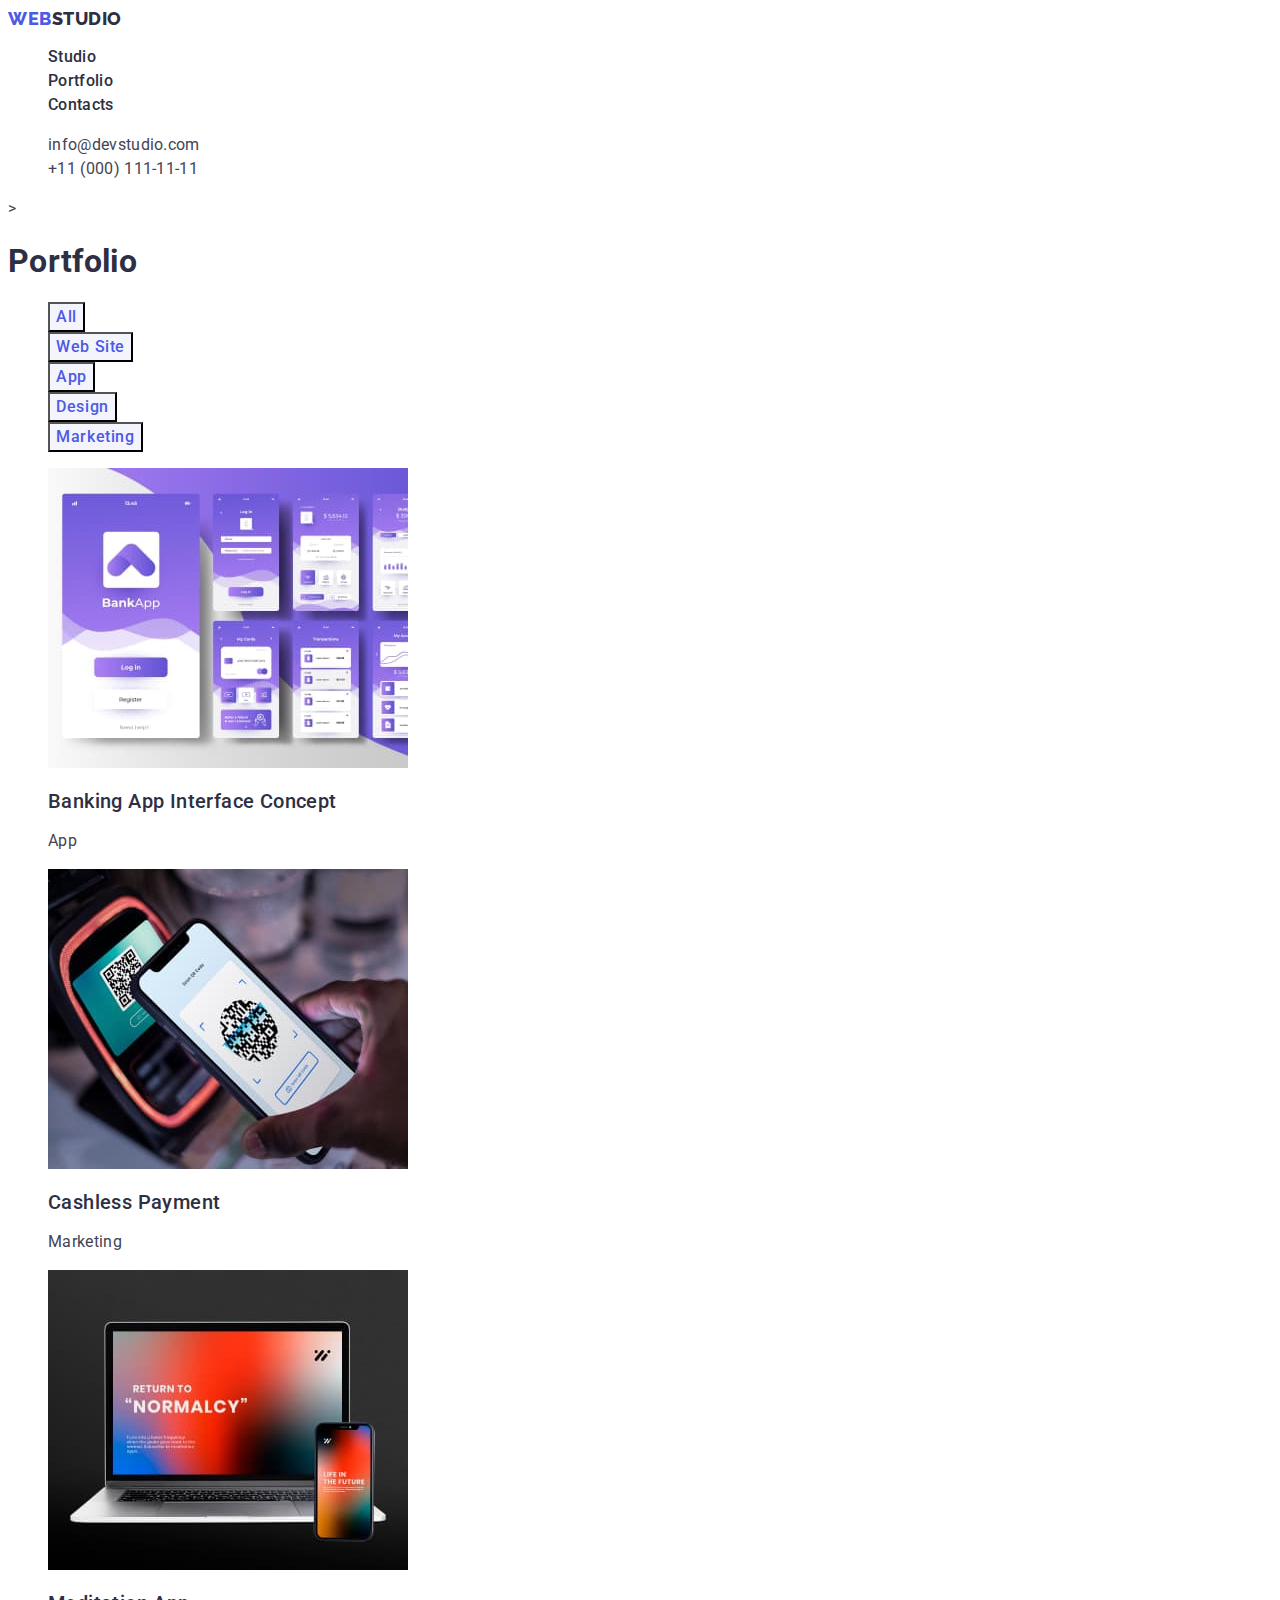
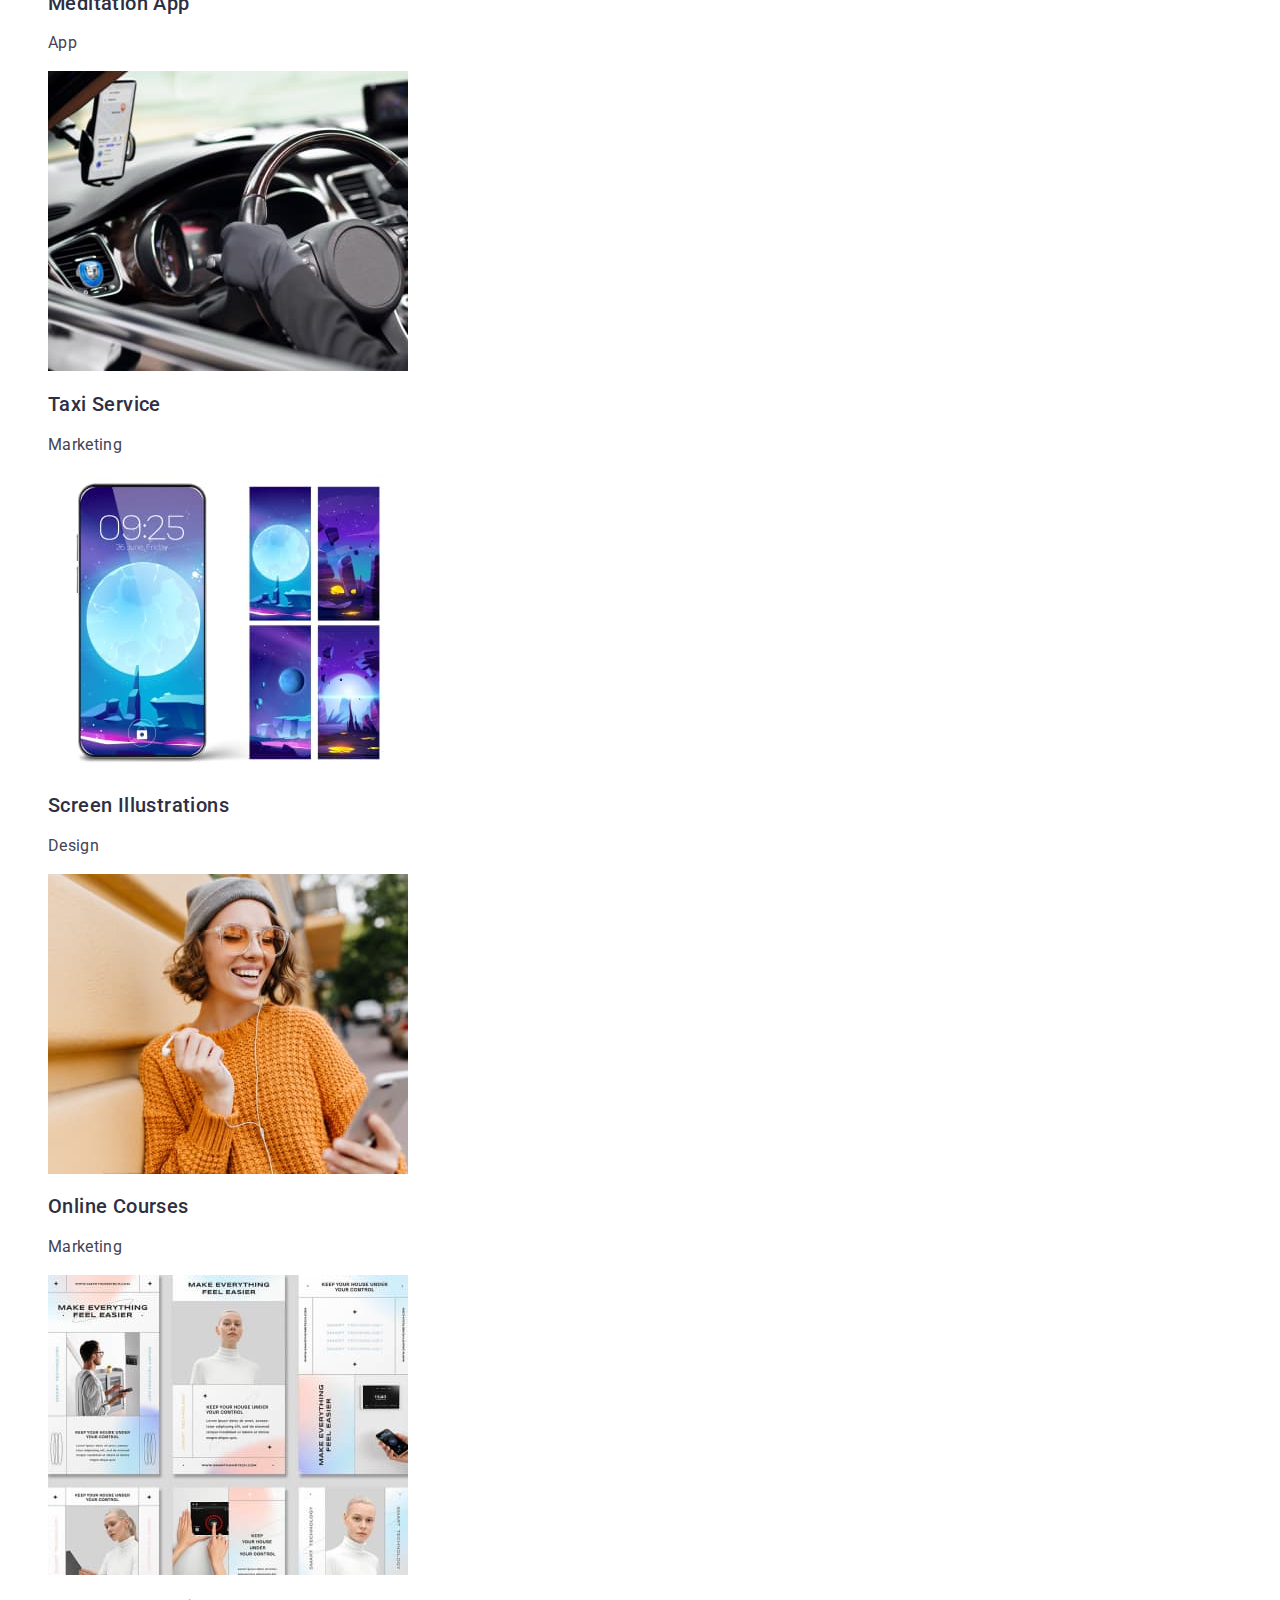
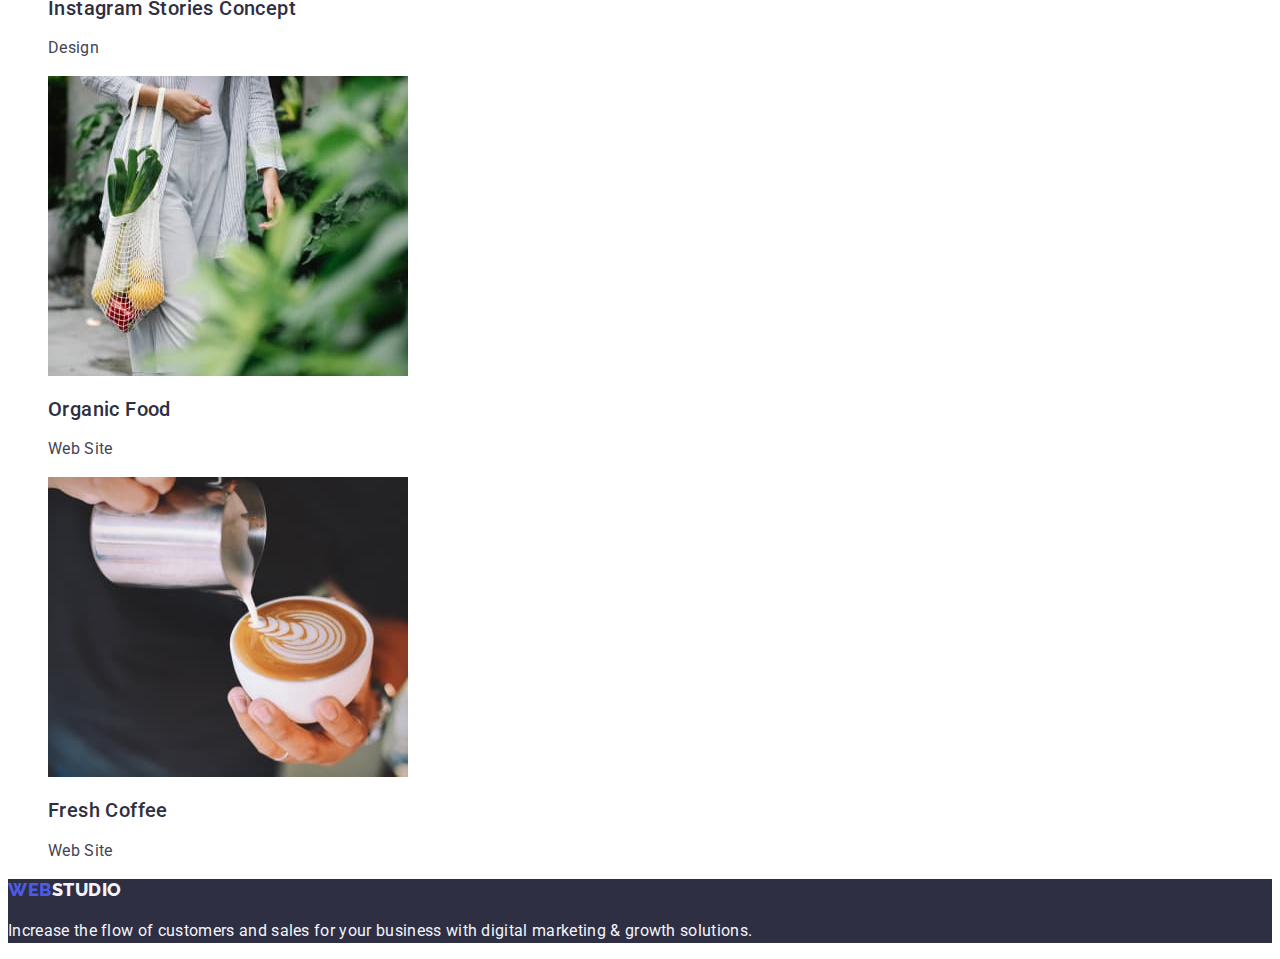
==== portfolio.html @ 9632648a "Initial commit" ====
<!DOCTYPE html>
<html lang="en">

<head>
    <title>Portfolio</title>
    <meta charset="utf-8" />
    <meta name="webstudio" content="Effective Solutions
for Your Business" />
    <link rel="stylesheet" href="./css/styles.css" />
    <!--Font Raleway-->
       <link rel="preconnect" href="https://fonts.googleapis.com">
       <link rel="preconnect" href="https://fonts.gstatic.com" crossorigin>
       <link href="https://fonts.googleapis.com/css2?family=Montserrat:wght@400;700&family=Raleway:wght@800&display=swap"
         rel="stylesheet">
    <!--Font Roboto-->
       <link rel="preconnect" href="https://fonts.googleapis.com">
       <link rel="preconnect" href="https://fonts.gstatic.com" crossorigin>
       <link
         href="https://fonts.googleapis.com/css2?family=Montserrat:wght@400;700&family=Raleway:wght@800&family=Roboto:wght@400;500;700;900&display=swap"
         rel="stylesheet">
</head>

<body>

    <!--Header-->
    <header class="header">
        <!--Nav-->
        <nav class="header-nav">
            <a class="logo-link link" href="./index.html">Web<span
                    class="logo-navy">Studio</span></a>
            <ul class="header-list list">
                <li>
                    <a class="header-link link" href="./index.html">Studio</a>
                </li>
                <li>
                    <a class="header-link link" href="./portfolio.html">Portfolio</a>
                </li>
                <li>
                    <a class="header-link link" href="">Contacts</a>
                </li>
            </ul>
        </nav>
        <!--Address-->
        <address class="address">
            <ul class="address-list list">
                <li>
                    <a class="address-link link" href="mailto:info@devstudio.com">info@devstudio.com</a>
                </li>
                <li>
                    <a class="address-link link" href="tel:+110001111111">+11 (000) 111-11-11</a>
                </li>
            </ul>>
        </address>
    </header>

    <!--Main part-->
    <main class="main-portfolio">
        <section>
            <h1 class="portfolio-title">Portfolio</h1>
        <!--Buttons-->
        <ul class="button-list list">
            <li>
                <button class="button" type="button">All</button>
            </li>
            <li>
                <button class="button" type="button">Web Site</button>
            </li>
            <li>
                <button class="button" type="button">App</button>
            </li>
            <li>
                <button class="button" type="button">Design</button>
            </li>
            <li>
                <button class="button" type="button">Marketing</button>
            </li>
        </ul>

        <!--List projects-->
        <ul class="list-all list">
                    <li class="list-projects">
                        <a class="link" href="">
                            <img src="./images/banking_app.jpg" alt="Banking app concept" width="360">
                            <h2 class="list-all-title">Banking App Interface Concept</h2>
                            <p class="text-portfolio">App</p>
                        </a>
                    </li>
                    <li class="list-projects">
                        <a class="link" href="">
                            <img src="./images/cashless.jpg" alt="Cashless Payment" width="360">
                            <h2 class="list-all-title">Cashless Payment</h2>
                            <p class="text-portfolio">Marketing</p>
                        </a>
                    </li>
                    <li class="list-projects">
                        <a class="link" href="">
                            <img src="./images/meditation.jpg" alt="Meditation App desktop" width="360">
                            <h2 class="list-all-title">Meditation App</h2>
                            <p class="text-portfolio">App</p>
                        </a>
                    </li>
                    <li class="list-projects">
                        <a class="link" href="">
                            <img src="./images/taxi.jpg" alt="Taxi Service" width="360">
                            <h2 class="list-all-title">Taxi Service</h2>
                            <p class="text-portfolio">Marketing</p>
                        </a>
                    </li>
                    <li class="list-projects">
                        <a class="link" href="">
                            <img src="./images/screen.jpg" alt="Screen Illustration" width="360">
                            <h2 class="list-all-title">Screen Illustrations</h2>
                            <p class="text-portfolio">Design</p>
                        </a>
                    </li>
                    <li class="list-projects">
                        <a class="link" href="">
                            <img src="./images/online.jpg" alt="Online Courses" width="360">
                            <h2 class="list-all-title">Online Courses</h2>
                            <p class="text-portfolio">Marketing</p>
                        </a>
                    </li> 
                    <li class="list-projects">
                        <a class="link" href="">
                            <img src="./images/instagram.jpg" alt="Instagram" width="360">
                            <h2 class="list-all-title">Instagram Stories Concept</h2>
                            <p class="text-portfolio">Design</p>
                        </a>
                    </li>
                    <li class="list-projects">
                        <a class="link" href="">
                            <img src="./images/organic.jpg" alt="Organic food" width="360">
                            <h2 class="list-all-title">Organic Food</h2>
                            <p class="text-portfolio">Web Site</p>
                        </a>
                    </li>
                    <li class="list-projects">
                        <a class="link" href="">
                            <img src="./images/coffe.jpg" alt="Coffee" width="360">
                            <h2 class="list-all-title">Fresh Coffee</h2>
                            <p class="text-portfolio">Web Site</p>
                        </a>
                    </li>
       </ul>
    </section>

    </main>

    <!--Footer-->
    <footer class="footer">
        <a class="logo-link link" href="./index.html">Web<span
                class="logo-white">Studio</span></a>
        <p class="text-footer">Increase the flow of customers and sales for your business with digital marketing & growth solutions.</p>
    </footer>


</body>
</html>
---- css/styles.css ----
:root {
    --iris: #4D5AE5;
    --ocean: #404BBF;
    --navy-blue: #2E2F42;
    --green: #31D0AA;
    --slate: #434455;
    --light-slate: #8E8F99;
    --cornflower: #E7E9FC;
    --cloud: #F4F4FD;
    --navy-blue-modal: #2E2F42;
    --grey: #2E2F42;
    --white: #FFFFFF;
    --dairy: #FCFCFC;
}

body{
    font-family: "Roboto", sans-serif;
    font-size: 16px;
    color: var(--slate);
    background-color: var(--white);
    letter-spacing: 0.02em
}
section{
    color: var(--navy-blue);
}

/* HEADER */
.header {
    background-color: var(--white);
    color: var(--navy-blue);
}

.header-nav {
    font-weight: 500;
}
.link{
    text-decoration: none
}

.logo-link {
    font-size: 18px;
    font-family: 'Raleway', sans-serif;
    font-weight: 800;
    line-height: 1.17;
    letter-spacing: 0.03em;
    color: var(--iris);
    text-transform: uppercase;
}

.logo-navy{
    color: var(--navy-blue);
}

.list{
    list-style: none;
}

.header-list {
    
}

.header-link {
    color: var(--navy-blue);
    font-weight: 500;
    font-size: 16px;
    line-height: 1.5;
    letter-spacing: 0.02em;
}

.header-link:hover{
    color: var(--ocean);
}

.header-link:focus{
    color: var(--ocean);
}

.address {
    font-weight: 400;
    line-height: 1.5;
    color: var(--slate);
    font-style: normal;
}

.address-list {
    list-style-type: none;
    color: var(--slate);
    letter-spacing: 0.02em;
}

.address-link {
    text-decoration: none;
    color: var(--slate);
}

.address-link:hover{
    color: var(--ocean);
}

.address-link:focus {
    color: var(--ocean);
}

/*MAIN PART*/

/*SECTION HERO*/

.section-hero{
    background-color: var(--navy-blue);
    color: var(--white);
}

.hero-title {
    font-size: 56px;
    line-height: 1.07;
    font-weight: 700;
    text-align: center;
    letter-spacing: 0.02em;
}

.hero-button {
    font-family: "Roboto", sans-serif;
    font-weight: 500;
    font-size: 16px;
    line-height: 1.5;
    letter-spacing: 0.04em;
    color: var(--white);
    cursor: pointer;
    background-color: var(--iris);
}

.hero-button:hover {
    background-color: var(--ocean);
}

.hero-button:focus {
    background-color: var(--ocean);
}

/*SECTION BENEFITS*/

.section-benefits{}

.benefits-title {
    letter-spacing: 0.02em
}

.benefits-list {
    list-style-type: none;
    color: var(--slate);
    font-weight: 400;
    font-size: 16px;
    line-height: 1.5;
}

.benefits-title-list {
    color: var(--navy-blue);
    font-weight: 500;
    font-size: 20px;
    line-height: 1.2;
    letter-spacing: 0.02em;
}

.text-benefits{
    letter-spacing: 0.02em;
}

/*SECTION WHAT WE ARE DOING*/

.section-doing{}

.doing-title {
    font-weight: 700;
    font-size: 36px;
    line-height: 1.11;
    color: var(--navy-blue);
    letter-spacing: 0.02em;
    text-transform: capitalize;
    text-align: center;
}

.doing-list {
    list-style-type: none;
}

/*OUR TEAM*/

.section-team{
    background-color: var(--cloud);
    color: var(--slate);
}

.team-title{
    color: var(--navy-blue);
    font-weight: 700;
    font-size: 36px;
    line-height: 1.11;
    text-align: center;
    letter-spacing: 0.02em;
    text-transform: capitalize;
}

.team-list{
    list-style-type: none;
}

.team-block-list{
    background-color: var(--white);
    text-transform: capitalize;
    
}

.team-list-title {
    font-weight: 500;
    font-size: 20px;
    line-height: 1.2;
    letter-spacing: 0.02em;
    color: var(--navy-blue);
}

.text-team{
    font-size: 16px;
    letter-spacing: 0.02em;
    line-height: 1.5;
    color: var(--slate);
}

/*FOOTER*/

.footer{
    background-color: var(--navy-blue);
    color: var(--cloud);
    font-weight: 400;
    font-size: 16px;
    line-height: 1.5;
    
}

.logo-white{
    color: var(--cloud);
}

.text-footer{
    letter-spacing: 0.02em;
}

/*PORTFOLIO*/

.main-portfolio{
    color: var(--slate);
}

.button-list{
    list-style-type: none;
    
}

.button{
    font-family: "Roboto", sans-serif;
    font-weight: 500;
    font-size: 16px;
    line-height: 1.5;
    letter-spacing: 0.04em;
    color: var(--iris);
    background-color: var(--cloud);
    cursor: pointer;
}

.button:hover {
    background-color: var(--ocean);
    color: var(--white);
}

.button:focus {
    background-color: var(--ocean);
    color: var(--white);
}

.list-all{
    list-style-type: none;
}
.list-all-title {
    font-weight: 500;
    font-size: 20px;
    line-height: 1.2;
    letter-spacing: 0.02em;
    color: var(--navy-blue);
}

.text-portfolio{
    font-size: 16px;
    line-height: 1.5;
    letter-spacing: 0.02em;
    color: var(--slate);
}

.list-stroke{
    list-style-type: none;
}
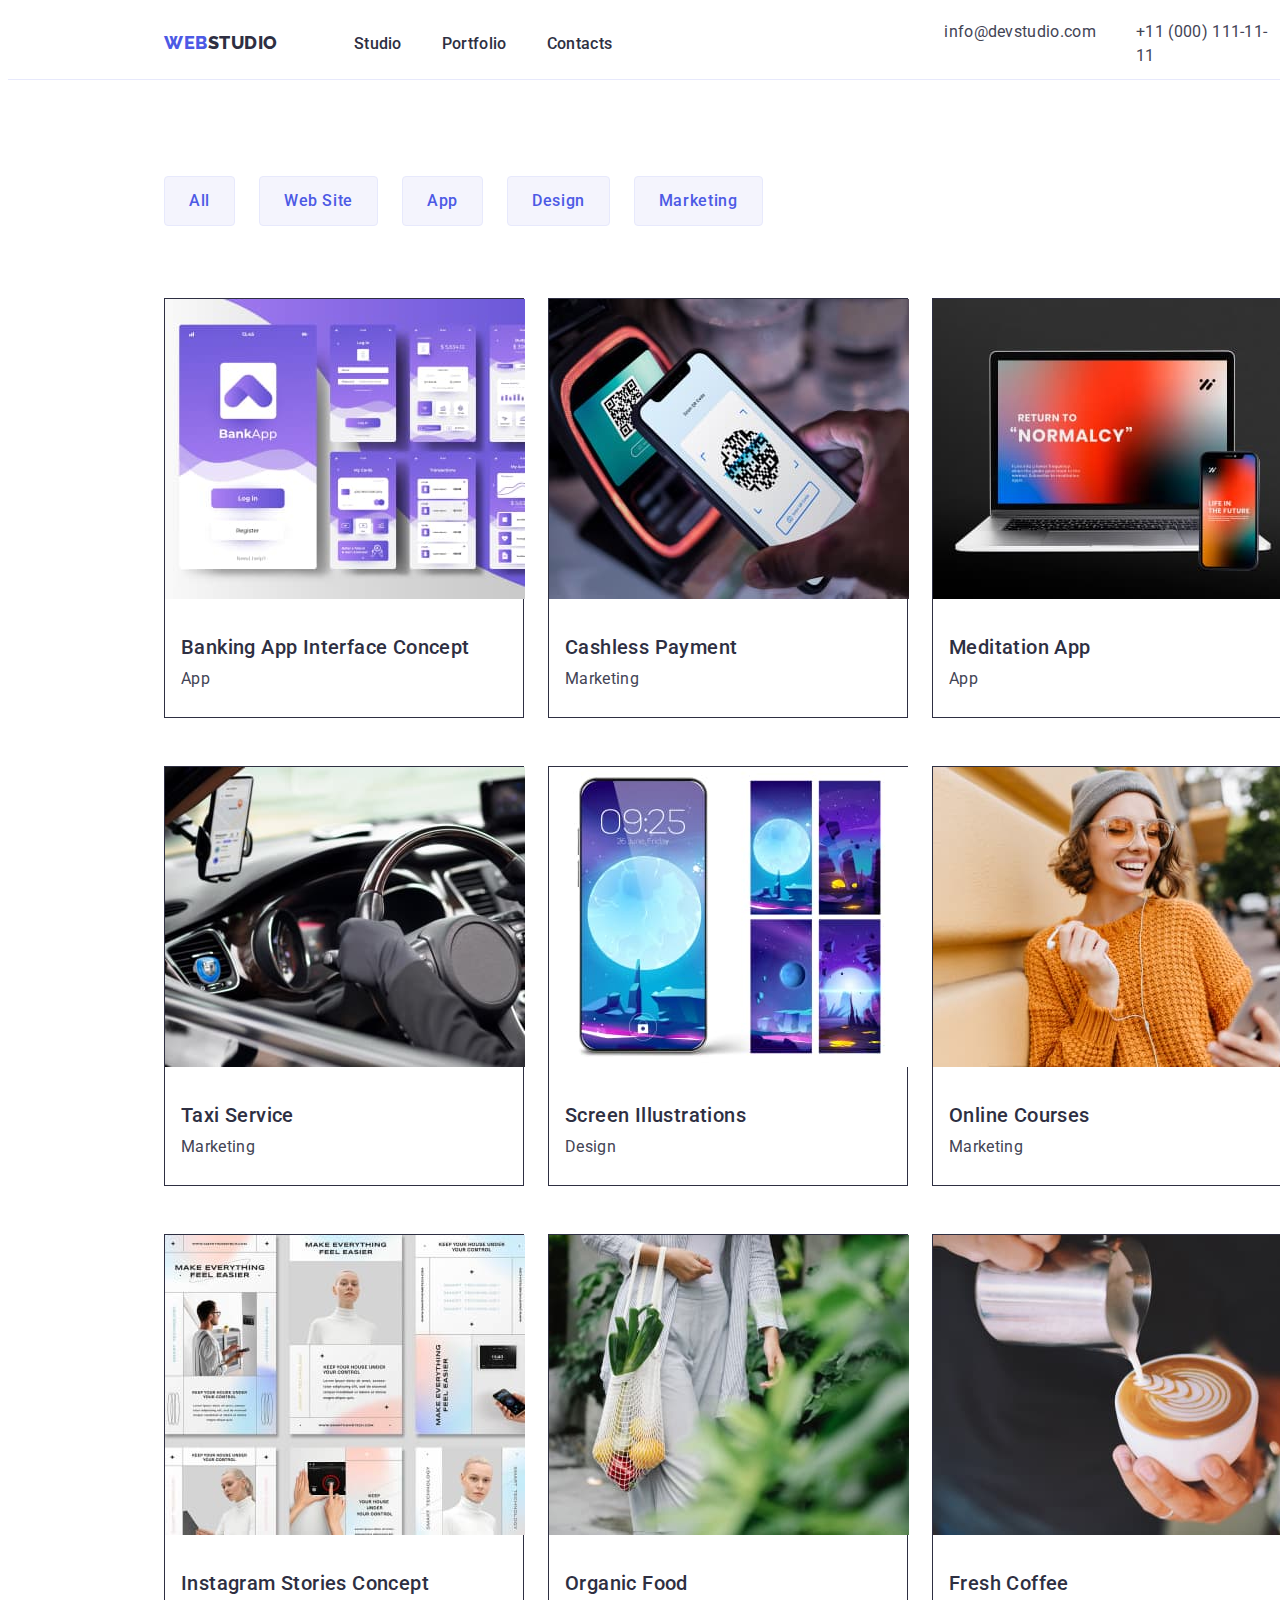
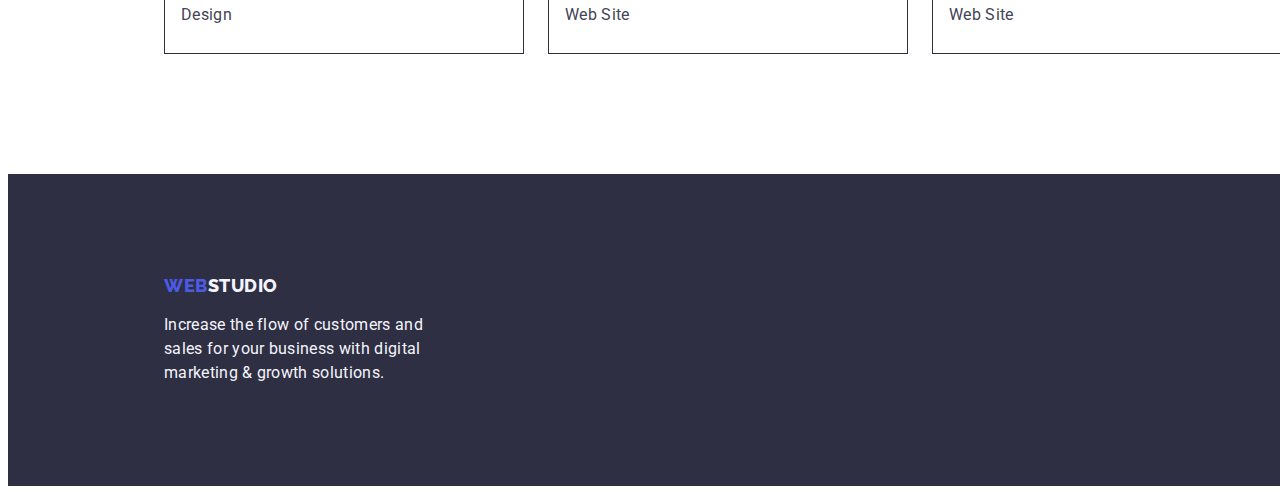
==== commit 4b2cd513: "hm3 v1" ====
--- a/portfolio.html
+++ b/portfolio.html
@@ -7,6 +7,7 @@
     <meta name="webstudio" content="Effective Solutions
 for Your Business" />
     <link rel="stylesheet" href="./css/styles.css" />
+    <link rel="stylesheet" href="./css/modern-normalize" />
     <!--Font Raleway-->
        <link rel="preconnect" href="https://fonts.googleapis.com">
        <link rel="preconnect" href="https://fonts.gstatic.com" crossorigin>
@@ -23,7 +24,7 @@
 <body>
 
     <!--Header-->
-    <header class="header">
+    <header class="header conteiner">
         <!--Nav-->
         <nav class="header-nav">
             <a class="logo-link link" href="./index.html">Web<span
@@ -54,7 +55,7 @@
     </header>
 
     <!--Main part-->
-    <main class="main-portfolio">
+    <main class="main-portfolio conteiner">
         <section>
             <h1 class="portfolio-title">Portfolio</h1>
         <!--Buttons-->
@@ -81,64 +82,82 @@
                     <li class="list-projects">
                         <a class="link" href="">
                             <img src="./images/banking_app.jpg" alt="Banking app concept" width="360">
-                            <h2 class="list-all-title">Banking App Interface Concept</h2>
-                            <p class="text-portfolio">App</p>
+                            <div class="project-about">
+                                <h2 class="list-all-title">Banking App Interface Concept</h2>
+                                <p class="text-portfolio">App</p>
+                            </div>
                         </a>
                     </li>
                     <li class="list-projects">
                         <a class="link" href="">
                             <img src="./images/cashless.jpg" alt="Cashless Payment" width="360">
-                            <h2 class="list-all-title">Cashless Payment</h2>
-                            <p class="text-portfolio">Marketing</p>
+                            <div class="project-about">
+                                <h2 class="list-all-title">Cashless Payment</h2>
+                                <p class="text-portfolio">Marketing</p>
+                            </div>
                         </a>
                     </li>
                     <li class="list-projects">
                         <a class="link" href="">
                             <img src="./images/meditation.jpg" alt="Meditation App desktop" width="360">
-                            <h2 class="list-all-title">Meditation App</h2>
-                            <p class="text-portfolio">App</p>
+                            <div class="project-about">
+                                <h2 class="list-all-title">Meditation App</h2>
+                                <p class="text-portfolio">App</p>
+                            </div>
                         </a>
                     </li>
                     <li class="list-projects">
                         <a class="link" href="">
                             <img src="./images/taxi.jpg" alt="Taxi Service" width="360">
-                            <h2 class="list-all-title">Taxi Service</h2>
-                            <p class="text-portfolio">Marketing</p>
+                            <div class="project-about">
+                                <h2 class="list-all-title">Taxi Service</h2>
+                                <p class="text-portfolio">Marketing</p>
+                            </div>
                         </a>
                     </li>
                     <li class="list-projects">
                         <a class="link" href="">
                             <img src="./images/screen.jpg" alt="Screen Illustration" width="360">
-                            <h2 class="list-all-title">Screen Illustrations</h2>
-                            <p class="text-portfolio">Design</p>
+                            <div class="project-about">
+                                <h2 class="list-all-title">Screen Illustrations</h2>
+                                <p class="text-portfolio">Design</p>
+                            </div>
                         </a>
                     </li>
                     <li class="list-projects">
                         <a class="link" href="">
                             <img src="./images/online.jpg" alt="Online Courses" width="360">
-                            <h2 class="list-all-title">Online Courses</h2>
-                            <p class="text-portfolio">Marketing</p>
+                            <div class="project-about">
+                                <h2 class="list-all-title">Online Courses</h2>
+                                <p class="text-portfolio">Marketing</p>
+                            </div>
                         </a>
                     </li> 
                     <li class="list-projects">
                         <a class="link" href="">
                             <img src="./images/instagram.jpg" alt="Instagram" width="360">
-                            <h2 class="list-all-title">Instagram Stories Concept</h2>
-                            <p class="text-portfolio">Design</p>
+                            <div class="project-about">
+                                <h2 class="list-all-title">Instagram Stories Concept</h2>
+                                <p class="text-portfolio">Design</p>
+                            </div>
                         </a>
                     </li>
                     <li class="list-projects">
                         <a class="link" href="">
                             <img src="./images/organic.jpg" alt="Organic food" width="360">
-                            <h2 class="list-all-title">Organic Food</h2>
-                            <p class="text-portfolio">Web Site</p>
+                            <div class="project-about">
+                                <h2 class="list-all-title">Organic Food</h2>
+                                <p class="text-portfolio">Web Site</p>
+                            </div>
                         </a>
                     </li>
                     <li class="list-projects">
                         <a class="link" href="">
                             <img src="./images/coffe.jpg" alt="Coffee" width="360">
-                            <h2 class="list-all-title">Fresh Coffee</h2>
-                            <p class="text-portfolio">Web Site</p>
+                            <div class="project-about">
+                                <h2 class="list-all-title">Fresh Coffee</h2>
+                                <p class="text-portfolio">Web Site</p>
+                            </div>
                         </a>
                     </li>
        </ul>
@@ -147,7 +166,7 @@
     </main>
 
     <!--Footer-->
-    <footer class="footer">
+    <footer class="footer conteiner">
         <a class="logo-link link" href="./index.html">Web<span
                 class="logo-white">Studio</span></a>
         <p class="text-footer">Increase the flow of customers and sales for your business with digital marketing & growth solutions.</p>
--- a/css/styles.css
+++ b/css/styles.css
@@ -1,3 +1,9 @@
+*,
+*::before,
+*::after {
+    box-sizing: border-box;
+}
+
 :root {
     --iris: #4D5AE5;
     --ocean: #404BBF;
@@ -13,29 +19,67 @@
     --dairy: #FCFCFC;
 }
 
+h1, h2, h3, h4, h5, h6, p {
+    margin-top: 0;
+    margin-bottom: 0;
+}
+
+ul, ol {
+    margin-top: 0;
+    margin-bottom: 0;
+    padding-left: 0;
+}
+
 body{
     font-family: "Roboto", sans-serif;
     font-size: 16px;
     color: var(--slate);
     background-color: var(--white);
-    letter-spacing: 0.02em
-}
+    letter-spacing: 0.02em;
+    width: 1440px;
+    height: 2076px;
+}
+
+.conteiner {
+    padding: 0 156px;
+
+}
+
 section{
     color: var(--navy-blue);
+}
+
+.link {
+    text-decoration: none
+}
+
+.list {
+    list-style: none;
 }
 
 /* HEADER */
 .header {
     background-color: var(--white);
     color: var(--navy-blue);
+    display: inline-flex;
+    align-items: center;
+    justify-content: flex-start;
+    gap: 332px;
+    width: 1440px;
+    height: 72px;
+    border-bottom: 1px solid var(--cornflower);
+    padding: 0 156px;
 }
 
 .header-nav {
     font-weight: 500;
-}
-.link{
-    text-decoration: none
-}
+    display: inline-flex;
+    gap: 76px;
+
+
+}
+
+/*LOGO only*/
 
 .logo-link {
     font-size: 18px;
@@ -51,12 +95,13 @@
     color: var(--navy-blue);
 }
 
-.list{
-    list-style: none;
-}
+/*HEADER LIST WITH LINK*/
 
 .header-list {
-    
+    display: inline-flex;
+    align-items: flex-start;
+    gap: 40px;
+    flex-grow: 1;
 }
 
 .header-link {
@@ -75,7 +120,12 @@
     color: var(--ocean);
 }
 
+/*HEADER ADDRESS start*/
+
 .address {
+    display: inline-flex;
+    align-items: center;
+    justify-content: flex-start;
     font-weight: 400;
     line-height: 1.5;
     color: var(--slate);
@@ -83,6 +133,8 @@
 }
 
 .address-list {
+    display: inline-flex;
+    gap: 40px;
     list-style-type: none;
     color: var(--slate);
     letter-spacing: 0.02em;
@@ -106,6 +158,16 @@
 /*SECTION HERO*/
 
 .section-hero{
+    display: flex;
+    flex-direction: column;
+    align-items: center;
+    justify-content: center;
+    gap: 48px;
+
+
+    width: 1440px;
+    height: 600px;
+    flex-shrink: 0;
     background-color: var(--navy-blue);
     color: var(--white);
 }
@@ -116,6 +178,10 @@
     font-weight: 700;
     text-align: center;
     letter-spacing: 0.02em;
+
+    display: flex;
+    width: 496px;
+    flex-direction: column;
 }
 
 .hero-button {
@@ -127,6 +193,11 @@
     color: var(--white);
     cursor: pointer;
     background-color: var(--iris);
+
+    display: inline-flex;
+    padding: 16px 32px;
+    gap: 10px;
+    border-radius: 4px;
 }
 
 .hero-button:hover {
@@ -139,10 +210,14 @@
 
 /*SECTION BENEFITS*/
 
-.section-benefits{}
+.section-benefits{
+    margin: 120px auto;
+
+}
 
 .benefits-title {
-    letter-spacing: 0.02em
+    letter-spacing: 0.02em;
+    display: none;
 }
 
 .benefits-list {
@@ -151,6 +226,11 @@
     font-weight: 400;
     font-size: 16px;
     line-height: 1.5;
+
+    display: inline-flex;
+    gap: 24px;
+    justify-content: space-between;
+    align-items: flex-start;
 }
 
 .benefits-title-list {
@@ -167,7 +247,9 @@
 
 /*SECTION WHAT WE ARE DOING*/
 
-.section-doing{}
+.section-doing{
+    margin: 120px auto;
+}
 
 .doing-title {
     font-weight: 700;
@@ -177,10 +259,16 @@
     letter-spacing: 0.02em;
     text-transform: capitalize;
     text-align: center;
+    
+    margin-bottom: 72px;
 }
 
 .doing-list {
     list-style-type: none;
+
+    display: inline-flex;
+    gap: 24px;
+
 }
 
 /*OUR TEAM*/
@@ -188,6 +276,14 @@
 .section-team{
     background-color: var(--cloud);
     color: var(--slate);
+    width: 1440px;
+    height: 732px;
+    flex-shrink: 0;
+    display: flex;
+    flex-direction: column;
+    align-items: center;
+    justify-content: center;
+    gap: 72px;
 }
 
 .team-title{
@@ -202,12 +298,22 @@
 
 .team-list{
     list-style-type: none;
+
+    display: inline-flex;
+    gap: 24px;
 }
 
 .team-block-list{
     background-color: var(--white);
     text-transform: capitalize;
+    border-radius: 0px 0px 4px 4px;
     
+    display: inline-flex;
+    padding: 0px 0px 32px 0px;
+    flex-direction: column;
+    justify-content: center;
+    align-items: center;
+    gap: 32px;
 }
 
 .team-list-title {
@@ -233,7 +339,15 @@
     font-weight: 400;
     font-size: 16px;
     line-height: 1.5;
+    width: 1440px;
+    height: 312px;
+    flex-shrink: 0;
     
+    display: flex;
+    flex-direction: column;
+    gap: 17.5px;
+    justify-content: center;
+    align-items: flex-start;
 }
 
 .logo-white{
@@ -242,16 +356,38 @@
 
 .text-footer{
     letter-spacing: 0.02em;
+    display: flex;
+    width: 264px;
+    flex-direction: column;
+    flex-shrink: 0;
 }
 
 /*PORTFOLIO*/
 
 .main-portfolio{
     color: var(--slate);
+    display: flex;
+    flex-direction: column;
+    align-items: center;
+    justify-content: center;
+    gap: 72px;
+
+    margin-top: 96px;
+    margin-bottom: 120px;
+}
+
+.portfolio-title {
+    display: none;
 }
 
 .button-list{
     list-style-type: none;
+    margin-bottom: 72px;
+    
+    display: inline-flex;
+    align-items: flex-start;
+    gap: 24px;
+    align-content: center;
     
 }
 
@@ -264,6 +400,13 @@
     color: var(--iris);
     background-color: var(--cloud);
     cursor: pointer;
+
+    display: flex;
+    padding: 12px 24px;
+    justify-content: center;
+    align-items: center;
+    border-radius: 4px;
+    border: 1px solid var(--cornflower);
 }
 
 .button:hover {
@@ -278,7 +421,39 @@
 
 .list-all{
     list-style-type: none;
-}
+
+    display: flex;
+    flex-wrap: wrap;
+    row-gap: 48px;
+    column-gap: 24px;
+}
+
+.list-projects {
+    width: calc((100%-24*2px)/3);
+
+    display: flex;
+    width: 360px;
+    height: 420px;
+    padding: 0px 0px 32px 0px;
+    flex-direction: column;
+    align-items: flex-start;
+    gap: 32px;
+    flex-shrink: 0;
+    border: 1px solid;
+}
+
+.project-about {
+    display: flex;
+    padding: 0px 16px;
+    flex-direction: column;
+    justify-content: center;
+    align-items: flex-start;
+    gap: 8px;
+    align-self: stretch;
+    margin-top: 32px;
+    margin-bottom: 32px;
+}
+
 .list-all-title {
     font-weight: 500;
     font-size: 20px;
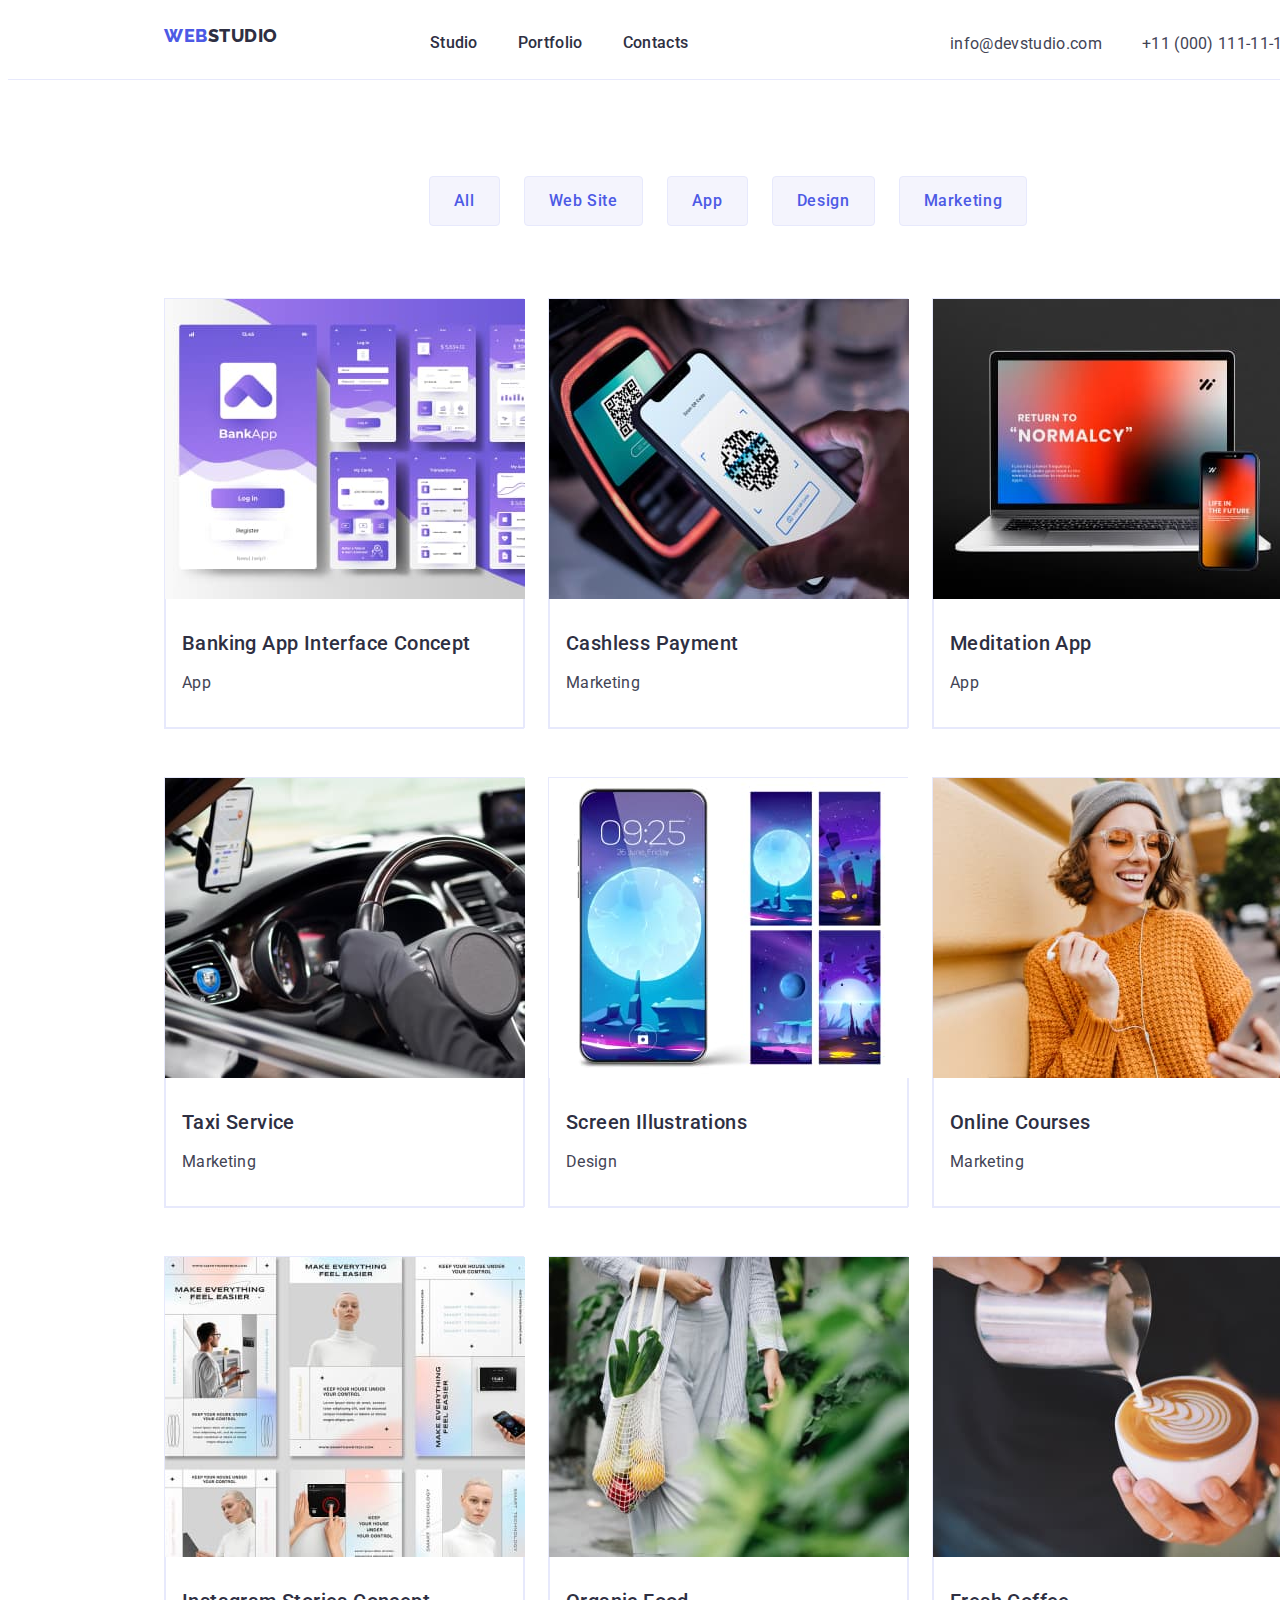
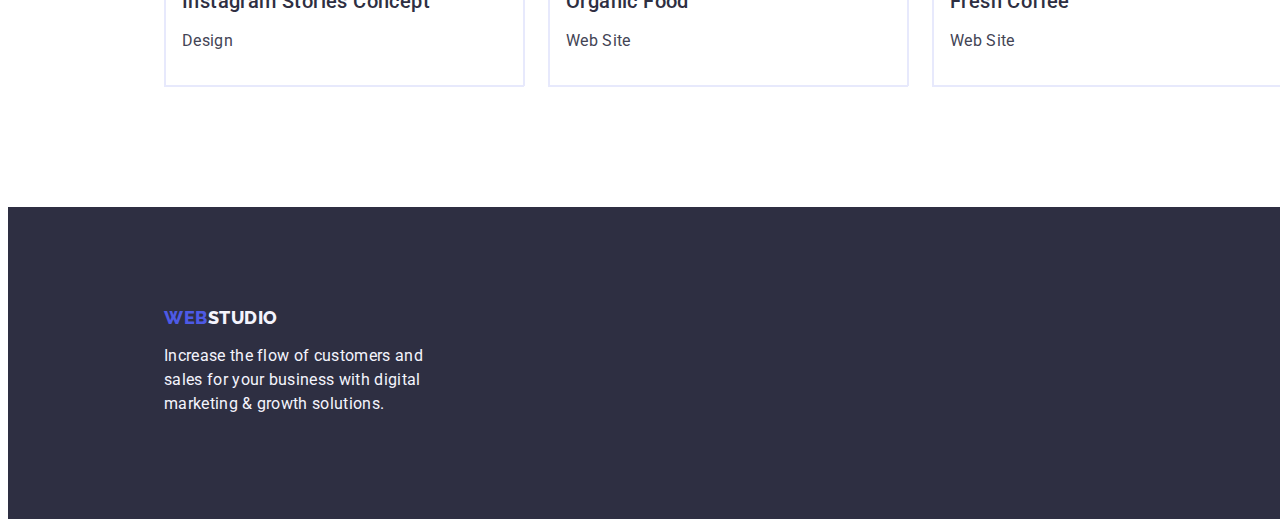
==== commit 75106234: "hm3 v3" ====
--- a/portfolio.html
+++ b/portfolio.html
@@ -7,7 +7,7 @@
     <meta name="webstudio" content="Effective Solutions
 for Your Business" />
     <link rel="stylesheet" href="./css/styles.css" />
-    <link rel="stylesheet" href="./css/modern-normalize" />
+    <link rel="stylesheet" href="https://github.com/sindresorhus/modern-normalize" />
     <!--Font Raleway-->
        <link rel="preconnect" href="https://fonts.googleapis.com">
        <link rel="preconnect" href="https://fonts.gstatic.com" crossorigin>
@@ -24,7 +24,8 @@
 <body>
 
     <!--Header-->
-    <header class="header conteiner">
+    <header>
+        <div class="header conteiner">
         <!--Nav-->
         <nav class="header-nav">
             <a class="logo-link link" href="./index.html">Web<span
@@ -50,14 +51,16 @@
                 <li>
                     <a class="address-link link" href="tel:+110001111111">+11 (000) 111-11-11</a>
                 </li>
-            </ul>>
+            </ul>
         </address>
+        </div>
     </header>
 
     <!--Main part-->
-    <main class="main-portfolio conteiner">
-        <section>
-            <h1 class="portfolio-title">Portfolio</h1>
+    <main>
+        <section class="main-page">
+        <div class="main-portfolio conteiner">
+            <h1 class="visually-hidden">Portfolio</h1>
         <!--Buttons-->
         <ul class="button-list list">
             <li>
@@ -161,15 +164,18 @@
                         </a>
                     </li>
        </ul>
+      </div>
     </section>
-
+    
     </main>
 
     <!--Footer-->
-    <footer class="footer conteiner">
+    <footer class="footer">
+        <div class="footer-block conteiner">
         <a class="logo-link link" href="./index.html">Web<span
                 class="logo-white">Studio</span></a>
         <p class="text-footer">Increase the flow of customers and sales for your business with digital marketing & growth solutions.</p>
+    </div>
     </footer>
 
 
--- a/css/styles.css
+++ b/css/styles.css
@@ -41,8 +41,13 @@
 }
 
 .conteiner {
-    padding: 0 156px;
-
+    margin: 0 auto;
+    padding: 0 15px;
+
+}
+
+img{
+    display: block;
 }
 
 section{
@@ -61,10 +66,9 @@
 .header {
     background-color: var(--white);
     color: var(--navy-blue);
-    display: inline-flex;
-    align-items: center;
-    justify-content: flex-start;
-    gap: 332px;
+    display: flex;
+    align-items: center;
+    justify-content: space-between;
     width: 1440px;
     height: 72px;
     border-bottom: 1px solid var(--cornflower);
@@ -73,7 +77,8 @@
 
 .header-nav {
     font-weight: 500;
-    display: inline-flex;
+    display: flex;
+    align-items: center;
     gap: 76px;
 
 
@@ -89,6 +94,7 @@
     letter-spacing: 0.03em;
     color: var(--iris);
     text-transform: uppercase;
+    margin-right: 76px;
 }
 
 .logo-navy{
@@ -98,7 +104,7 @@
 /*HEADER LIST WITH LINK*/
 
 .header-list {
-    display: inline-flex;
+    display: flex;
     align-items: flex-start;
     gap: 40px;
     flex-grow: 1;
@@ -120,7 +126,7 @@
     color: var(--ocean);
 }
 
-/*HEADER ADDRESS start*/
+/*HEADER ADDRESS*/
 
 .address {
     display: inline-flex;
@@ -133,7 +139,7 @@
 }
 
 .address-list {
-    display: inline-flex;
+    display: flex;
     gap: 40px;
     list-style-type: none;
     color: var(--slate);
@@ -180,7 +186,7 @@
     letter-spacing: 0.02em;
 
     display: flex;
-    width: 496px;
+    max-width: 496px;
     flex-direction: column;
 }
 
@@ -194,7 +200,10 @@
     cursor: pointer;
     background-color: var(--iris);
 
-    display: inline-flex;
+    display: block;
+    min-width: 169;
+    height: 56px;
+    border: none;
     padding: 16px 32px;
     gap: 10px;
     border-radius: 4px;
@@ -211,13 +220,33 @@
 /*SECTION BENEFITS*/
 
 .section-benefits{
-    margin: 120px auto;
-
-}
-
+    padding-top: 120px;
+    padding-bottom: 120px;
+    padding-left: 156px;
+    padding-right: 156px;
+
+}
+
+
+/*
 .benefits-title {
     letter-spacing: 0.02em;
     display: none;
+}
+*/
+
+.visually-hidden {
+    position: absolute;
+    width: 1px;
+    height: 1px;
+    margin: -1px;
+    border: 0;
+    padding: 0;
+
+    white-space: nowrap;
+    clip-path: inset(100%);
+    clip: rect(0 0 0 0);
+    overflow: hidden;
 }
 
 .benefits-list {
@@ -227,18 +256,23 @@
     font-size: 16px;
     line-height: 1.5;
 
-    display: inline-flex;
+    display: flex;
     gap: 24px;
     justify-content: space-between;
     align-items: flex-start;
 }
 
+.benefit {
+    width: calc((100% - 72px) / 4);
+}
+
 .benefits-title-list {
     color: var(--navy-blue);
     font-weight: 500;
     font-size: 20px;
     line-height: 1.2;
     letter-spacing: 0.02em;
+    margin-bottom: 8px;
 }
 
 .text-benefits{
@@ -248,7 +282,9 @@
 /*SECTION WHAT WE ARE DOING*/
 
 .section-doing{
-    margin: 120px auto;
+   padding-bottom: 120px;
+   padding-left: 156px;
+   padding-right: 156px;
 }
 
 .doing-title {
@@ -266,12 +302,20 @@
 .doing-list {
     list-style-type: none;
 
-    display: inline-flex;
+    display: flex;
     gap: 24px;
 
 }
 
+.do-photo{
+    width: calc((100% - 48px) / 3);
+}
+
 /*OUR TEAM*/
+
+.our-team{
+    padding: 0;
+}
 
 .section-team{
     background-color: var(--cloud);
@@ -299,7 +343,7 @@
 .team-list{
     list-style-type: none;
 
-    display: inline-flex;
+    display: flex;
     gap: 24px;
 }
 
@@ -307,13 +351,22 @@
     background-color: var(--white);
     text-transform: capitalize;
     border-radius: 0px 0px 4px 4px;
-    
+
+    width: calc((100% - 72px) / 4);
+    
+    /*
     display: inline-flex;
     padding: 0px 0px 32px 0px;
     flex-direction: column;
     justify-content: center;
     align-items: center;
     gap: 32px;
+    */
+}
+
+.name-team{
+    padding: 32px 16px;
+
 }
 
 .team-list-title {
@@ -322,6 +375,8 @@
     line-height: 1.2;
     letter-spacing: 0.02em;
     color: var(--navy-blue);
+    text-align: center;
+    margin-bottom: 8px;
 }
 
 .text-team{
@@ -329,6 +384,7 @@
     letter-spacing: 0.02em;
     line-height: 1.5;
     color: var(--slate);
+    text-align: center;
 }
 
 /*FOOTER*/
@@ -339,15 +395,28 @@
     font-weight: 400;
     font-size: 16px;
     line-height: 1.5;
-    width: 1440px;
     height: 312px;
     flex-shrink: 0;
-    
-    display: flex;
-    flex-direction: column;
-    gap: 17.5px;
+}
+
+.footer-block{
+        padding-top: 100px;
+        padding-bottom: 100px;
+        padding-left: 156px;
+        padding-right: 156px;
+    
+    
+    /*
+    display: flex;
+    flex-direction: column;
     justify-content: center;
     align-items: flex-start;
+    */
+}
+
+.logo-link{
+    display: inline-block;
+    margin-bottom: 16px;
 }
 
 .logo-white{
@@ -357,14 +426,22 @@
 .text-footer{
     letter-spacing: 0.02em;
     display: flex;
-    width: 264px;
+    max-width: 264px;
     flex-direction: column;
     flex-shrink: 0;
 }
 
 /*PORTFOLIO*/
 
-.main-portfolio{
+.main-page {
+        
+}
+
+.main-portfolio {
+    padding-top: 96px;
+    padding-bottom: 120px;
+    padding-left: 156px;
+    padding-right: 156px;
     color: var(--slate);
     display: flex;
     flex-direction: column;
@@ -372,19 +449,17 @@
     justify-content: center;
     gap: 72px;
 
-    margin-top: 96px;
-    margin-bottom: 120px;
-}
-
-.portfolio-title {
-    display: none;
-}
+    
+}
+
+/*BUTTON LIST*/
 
 .button-list{
     list-style-type: none;
-    margin-bottom: 72px;
-    
-    display: inline-flex;
+    
+    display: flex;
+    justify-content: center;
+    
     align-items: flex-start;
     gap: 24px;
     align-content: center;
@@ -401,7 +476,7 @@
     background-color: var(--cloud);
     cursor: pointer;
 
-    display: flex;
+    
     padding: 12px 24px;
     justify-content: center;
     align-items: center;
@@ -412,16 +487,18 @@
 .button:hover {
     background-color: var(--ocean);
     color: var(--white);
+    border: 1px solid transparent;
 }
 
 .button:focus {
     background-color: var(--ocean);
     color: var(--white);
-}
-
-.list-all{
-    list-style-type: none;
-
+    border: 1px solid transparent;
+}
+
+/*List of links with img*/
+
+.list-all {
     display: flex;
     flex-wrap: wrap;
     row-gap: 48px;
@@ -429,29 +506,26 @@
 }
 
 .list-projects {
-    width: calc((100%-24*2px)/3);
-
-    display: flex;
-    width: 360px;
-    height: 420px;
-    padding: 0px 0px 32px 0px;
+    width: calc((100% - 48px) / 3);
+    display: flex;
+    padding: 0px 0px 0px 0px;
     flex-direction: column;
     align-items: flex-start;
     gap: 32px;
     flex-shrink: 0;
-    border: 1px solid;
+    border: 1px solid var(--cornflower);
 }
 
 .project-about {
     display: flex;
-    padding: 0px 16px;
+    padding: 32px 16px;
     flex-direction: column;
     justify-content: center;
     align-items: flex-start;
     gap: 8px;
     align-self: stretch;
-    margin-top: 32px;
-    margin-bottom: 32px;
+    border: 1px solid var(--cornflower);
+    border-top: none;
 }
 
 .list-all-title {
@@ -460,6 +534,7 @@
     line-height: 1.2;
     letter-spacing: 0.02em;
     color: var(--navy-blue);
+    margin-bottom: 8px;
 }
 
 .text-portfolio{
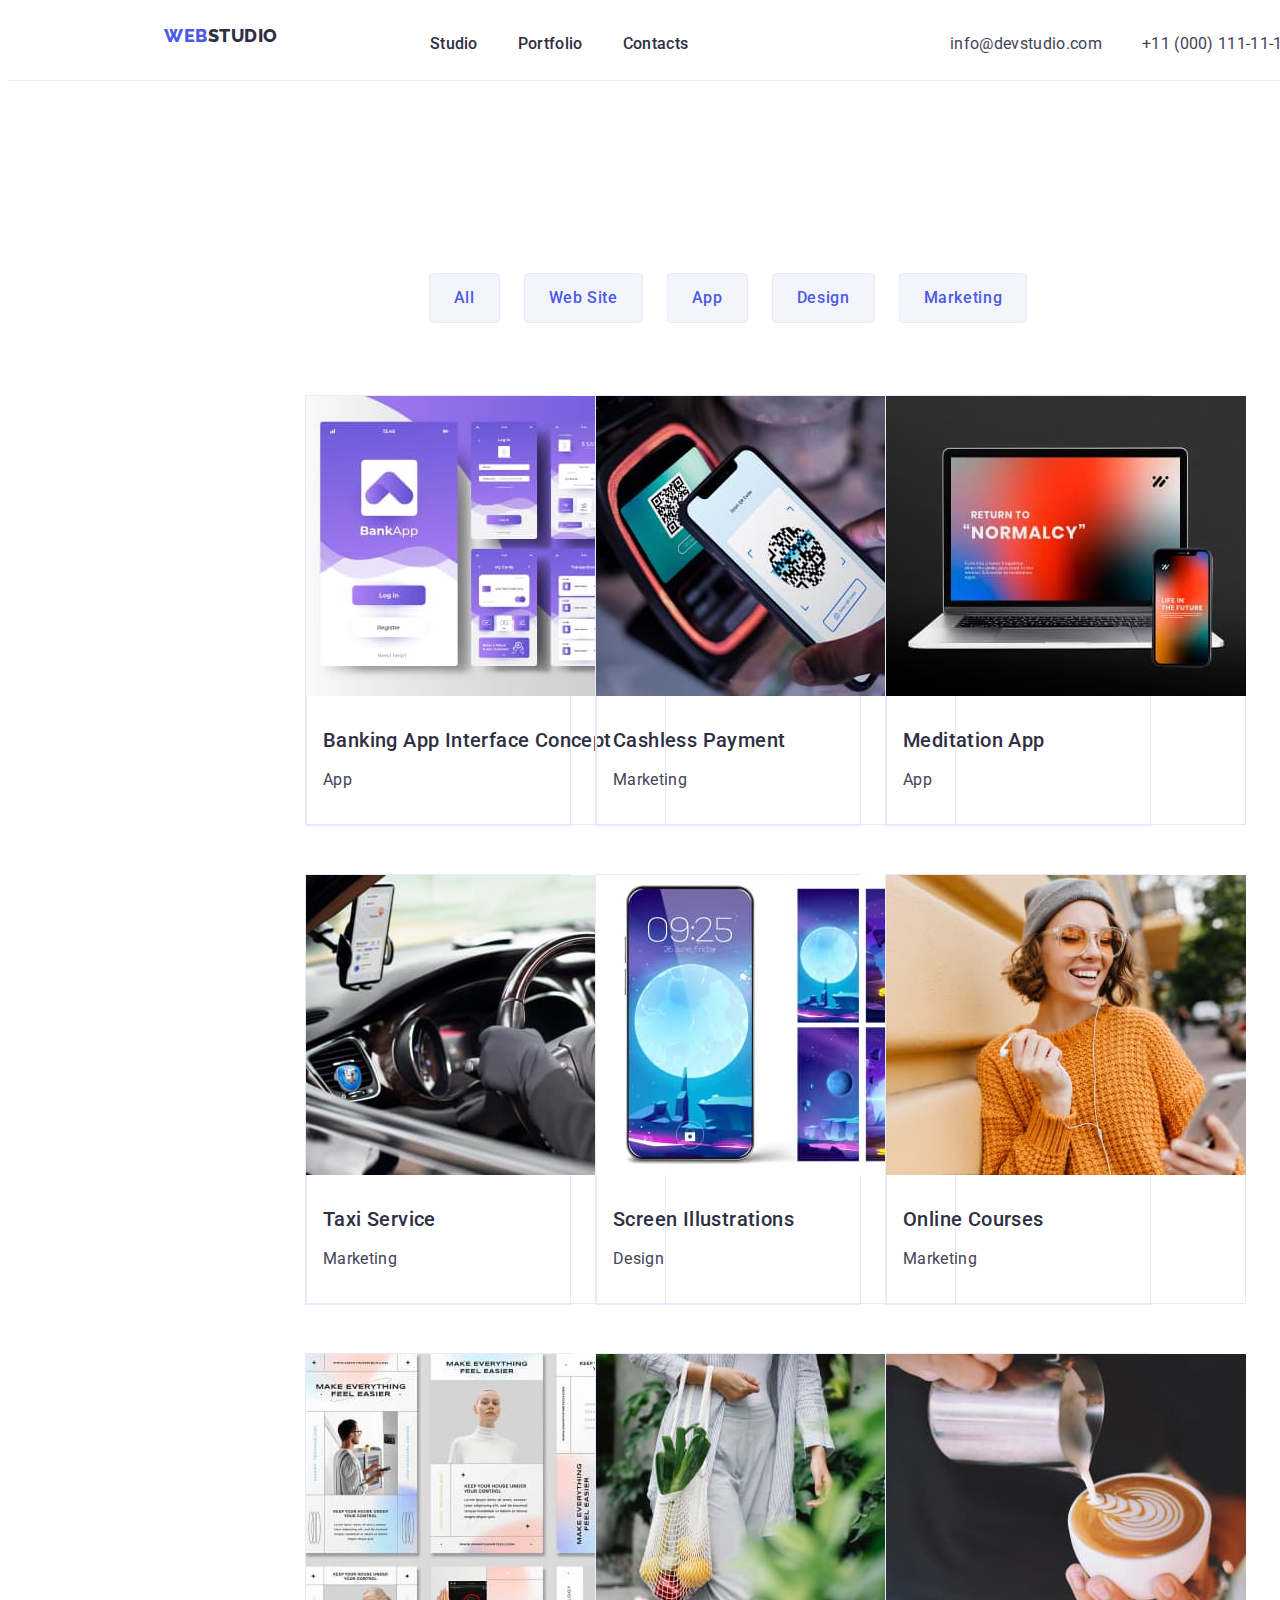
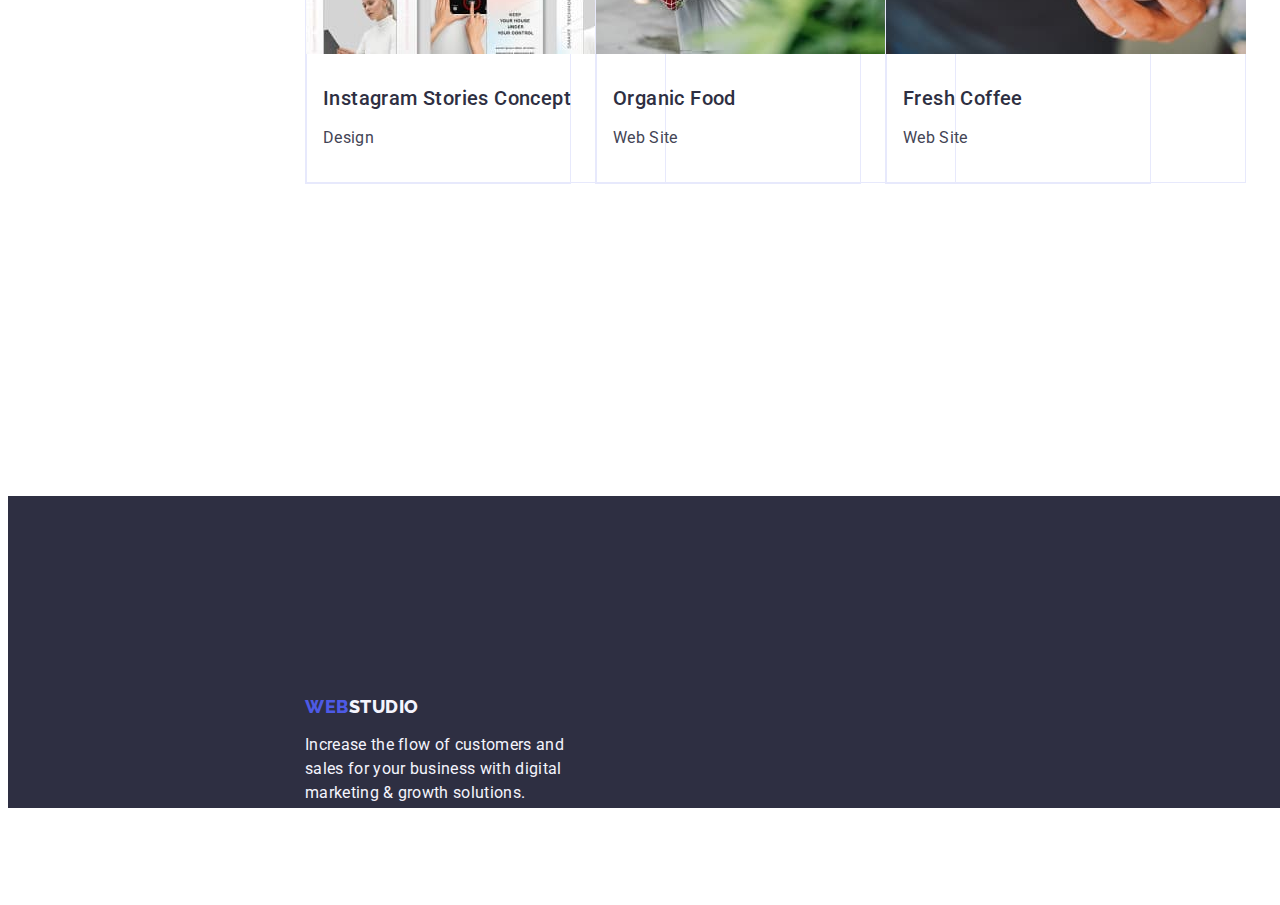
==== commit c041c703: "hm3 v5" ====
--- a/portfolio.html
+++ b/portfolio.html
@@ -6,9 +6,9 @@
     <meta charset="utf-8" />
     <meta name="webstudio" content="Effective Solutions
 for Your Business" />
-    <link rel="stylesheet" href="./css/styles.css" />
-    <link rel="stylesheet" href="https://github.com/sindresorhus/modern-normalize" />
-    <!--Font Raleway-->
+        <link rel="stylesheet" href="https://github.com/sindresorhus/modern-normalize.git/modern-normalize.css" />
+        <link rel="stylesheet" href="./css/styles.css" />
+        <!--Font Raleway-->
        <link rel="preconnect" href="https://fonts.googleapis.com">
        <link rel="preconnect" href="https://fonts.gstatic.com" crossorigin>
        <link href="https://fonts.googleapis.com/css2?family=Montserrat:wght@400;700&family=Raleway:wght@800&display=swap"
@@ -25,7 +25,7 @@
 
     <!--Header-->
     <header>
-        <div class="header conteiner">
+        <div class="header container">
         <!--Nav-->
         <nav class="header-nav">
             <a class="logo-link link" href="./index.html">Web<span
@@ -59,7 +59,7 @@
     <!--Main part-->
     <main>
         <section class="main-page">
-        <div class="main-portfolio conteiner">
+        <div class="main-portfolio container">
             <h1 class="visually-hidden">Portfolio</h1>
         <!--Buttons-->
         <ul class="button-list list">
@@ -171,7 +171,7 @@
 
     <!--Footer-->
     <footer class="footer">
-        <div class="footer-block conteiner">
+        <div class="footer-block container">
         <a class="logo-link link" href="./index.html">Web<span
                 class="logo-white">Studio</span></a>
         <p class="text-footer">Increase the flow of customers and sales for your business with digital marketing & growth solutions.</p>
--- a/css/styles.css
+++ b/css/styles.css
@@ -40,9 +40,10 @@
     height: 2076px;
 }
 
-.conteiner {
+.container {
     margin: 0 auto;
-    padding: 0 15px;
+    padding: 0 15px 0 15px;
+    width: 1158px;
 
 }
 
@@ -63,6 +64,11 @@
 }
 
 /* HEADER */
+
+header {
+    border-bottom: 1px solid var(--cornflower);
+}
+
 .header {
     background-color: var(--white);
     color: var(--navy-blue);
@@ -71,7 +77,7 @@
     justify-content: space-between;
     width: 1440px;
     height: 72px;
-    border-bottom: 1px solid var(--cornflower);
+    
     padding: 0 156px;
 }
 
@@ -149,6 +155,7 @@
 .address-link {
     text-decoration: none;
     color: var(--slate);
+    padding: 24px 0;
 }
 
 .address-link:hover{
@@ -162,6 +169,10 @@
 /*MAIN PART*/
 
 /*SECTION HERO*/
+
+.hero-sect {
+    padding: 188px 0;
+}
 
 .section-hero{
     display: flex;
@@ -201,7 +212,7 @@
     background-color: var(--iris);
 
     display: block;
-    min-width: 169;
+    min-width: 169px;
     height: 56px;
     border: none;
     padding: 16px 32px;
@@ -220,10 +231,7 @@
 /*SECTION BENEFITS*/
 
 .section-benefits{
-    padding-top: 120px;
-    padding-bottom: 120px;
-    padding-left: 156px;
-    padding-right: 156px;
+    padding: 120px 0;
 
 }
 
@@ -314,7 +322,8 @@
 /*OUR TEAM*/
 
 .our-team{
-    padding: 0;
+    padding-top: 120px;
+    padding-bottom: 120px;
 }
 
 .section-team{
@@ -338,6 +347,7 @@
     text-align: center;
     letter-spacing: 0.02em;
     text-transform: capitalize;
+    margin-bottom: 72px;
 }
 
 .team-list{
@@ -397,6 +407,7 @@
     line-height: 1.5;
     height: 312px;
     flex-shrink: 0;
+    padding: 100px 0;
 }
 
 .footer-block{
@@ -434,7 +445,8 @@
 /*PORTFOLIO*/
 
 .main-page {
-        
+    padding-top: 96px;
+    padding-bottom: 120px;
 }
 
 .main-portfolio {
@@ -503,6 +515,7 @@
     flex-wrap: wrap;
     row-gap: 48px;
     column-gap: 24px;
+    margin-bottom: 72px;
 }
 
 .list-projects {
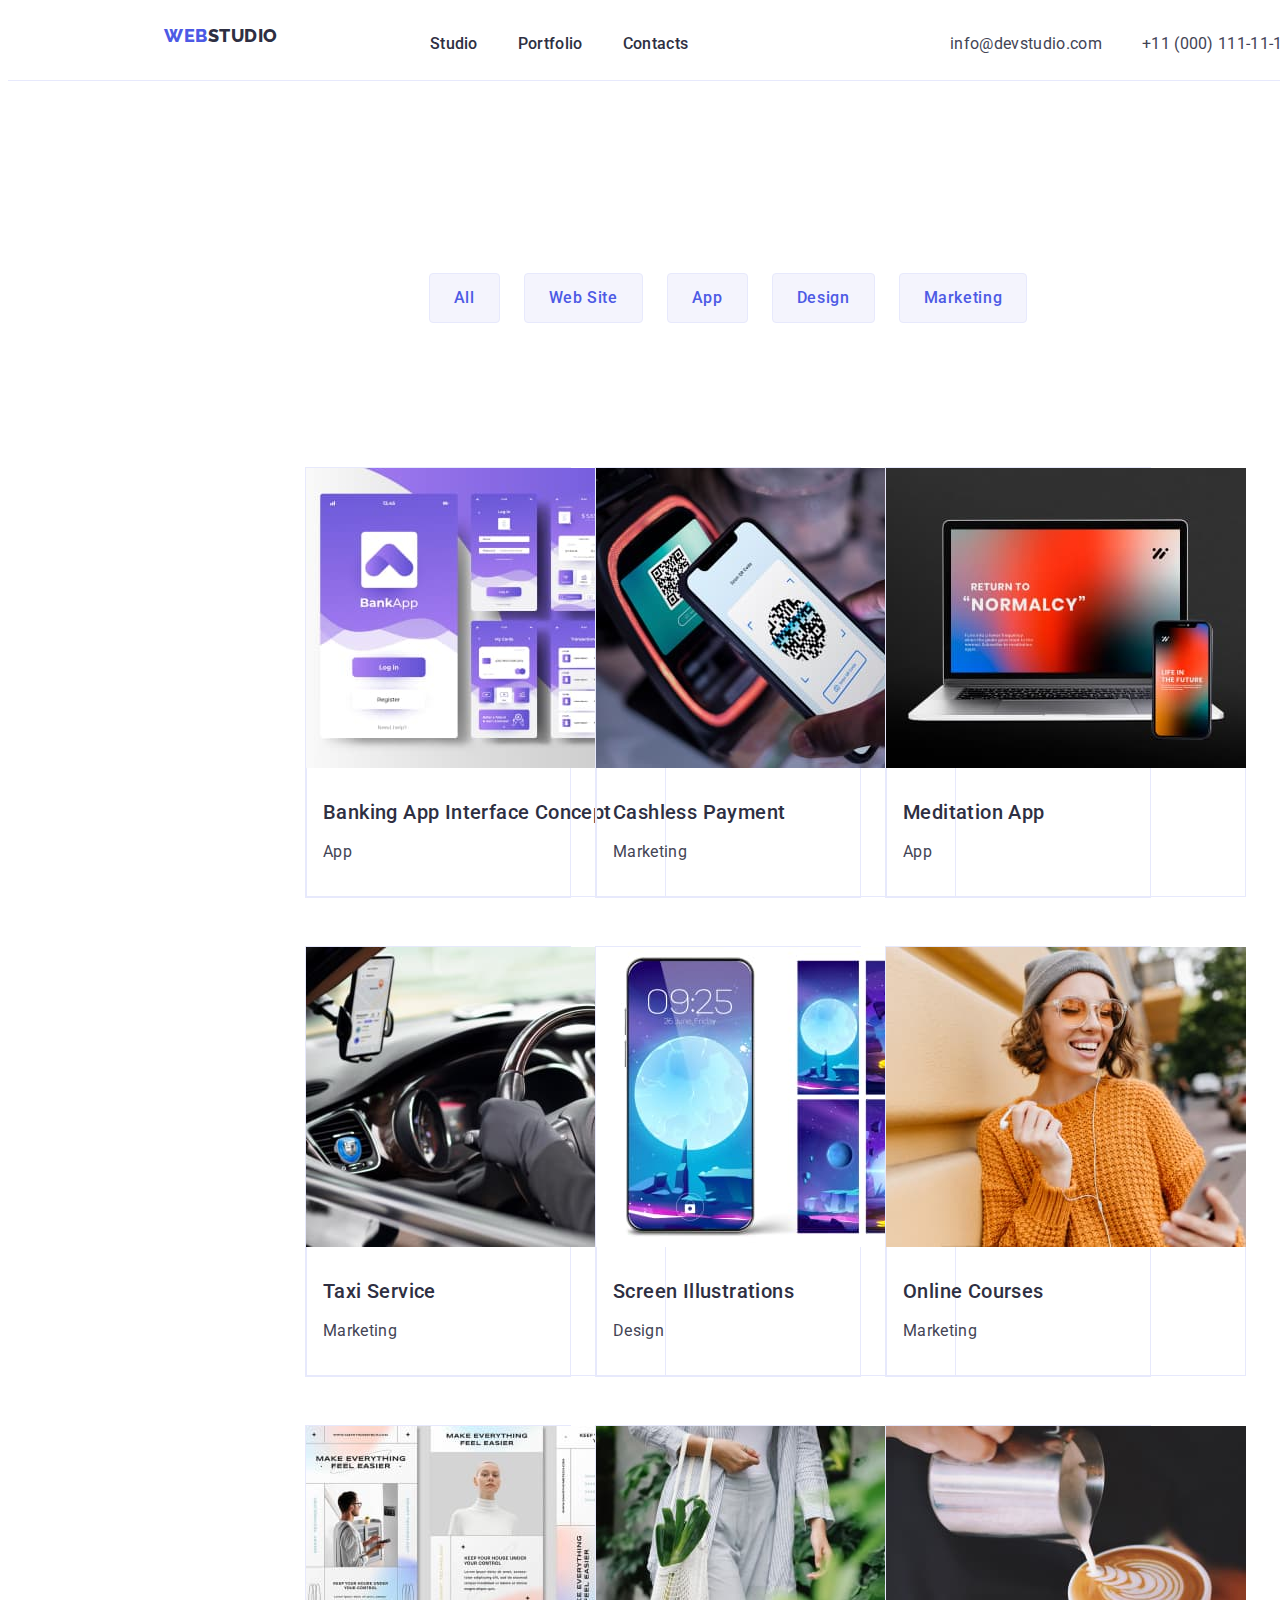
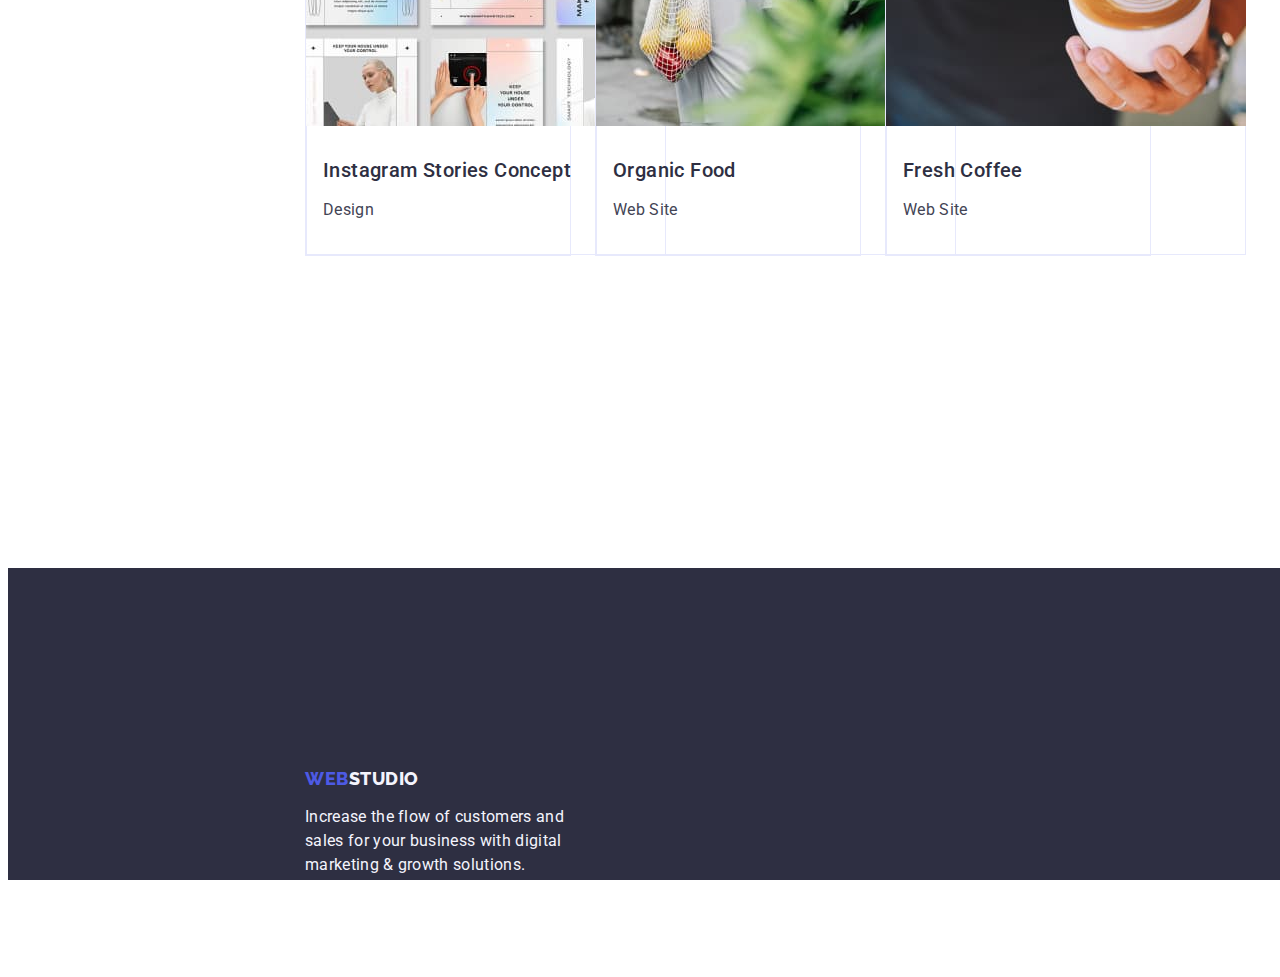
==== commit d31b0efb: "hm3 v6" ====
--- a/portfolio.html
+++ b/portfolio.html
@@ -24,7 +24,7 @@
 <body>
 
     <!--Header-->
-    <header>
+    <header class="headport">
         <div class="header container">
         <!--Nav-->
         <nav class="header-nav">
--- a/css/styles.css
+++ b/css/styles.css
@@ -65,7 +65,7 @@
 
 /* HEADER */
 
-header {
+.headport {
     border-bottom: 1px solid var(--cornflower);
 }
 
@@ -155,7 +155,8 @@
 .address-link {
     text-decoration: none;
     color: var(--slate);
-    padding: 24px 0;
+    padding-top: 24px;
+    padding-bottom: 24px;
 }
 
 .address-link:hover{
@@ -475,6 +476,7 @@
     align-items: flex-start;
     gap: 24px;
     align-content: center;
+    margin-bottom: 72px;
     
 }
 
@@ -516,6 +518,7 @@
     row-gap: 48px;
     column-gap: 24px;
     margin-bottom: 72px;
+    
 }
 
 .list-projects {
@@ -527,6 +530,7 @@
     gap: 32px;
     flex-shrink: 0;
     border: 1px solid var(--cornflower);
+    
 }
 
 .project-about {
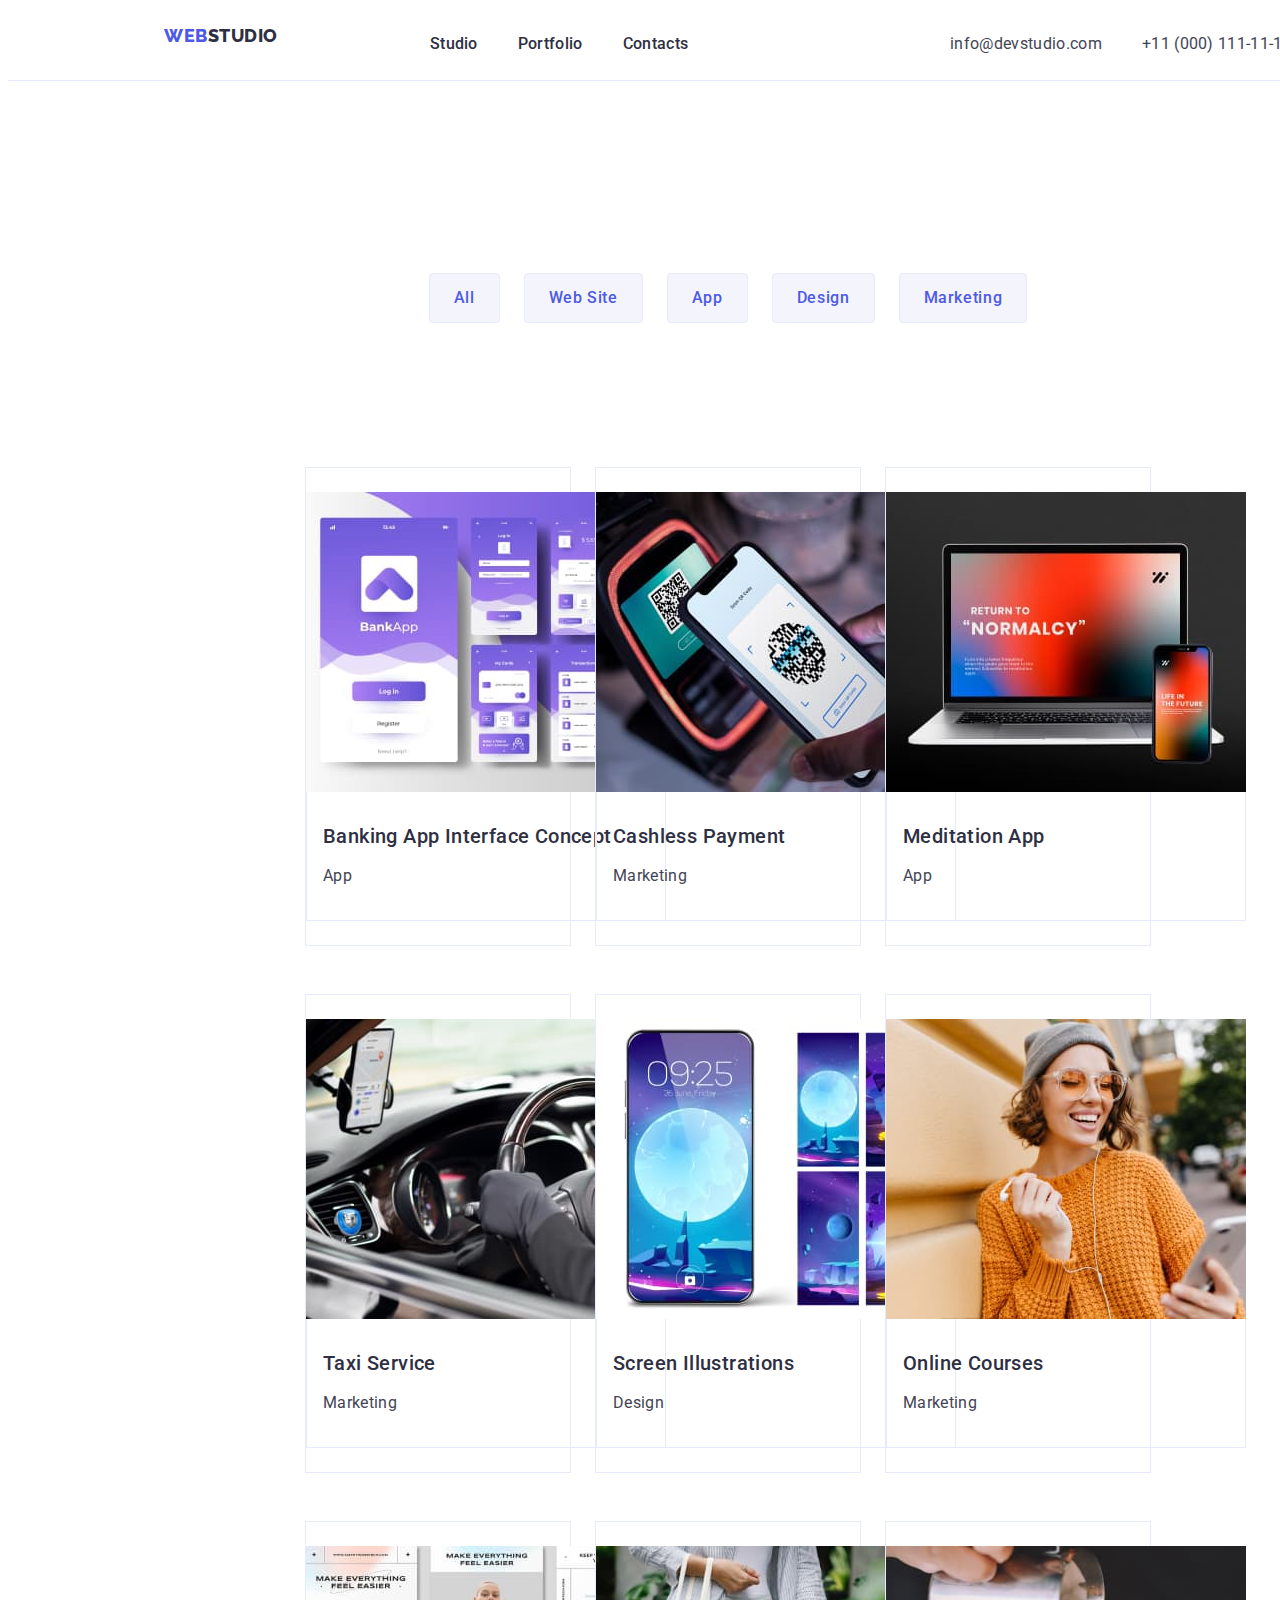
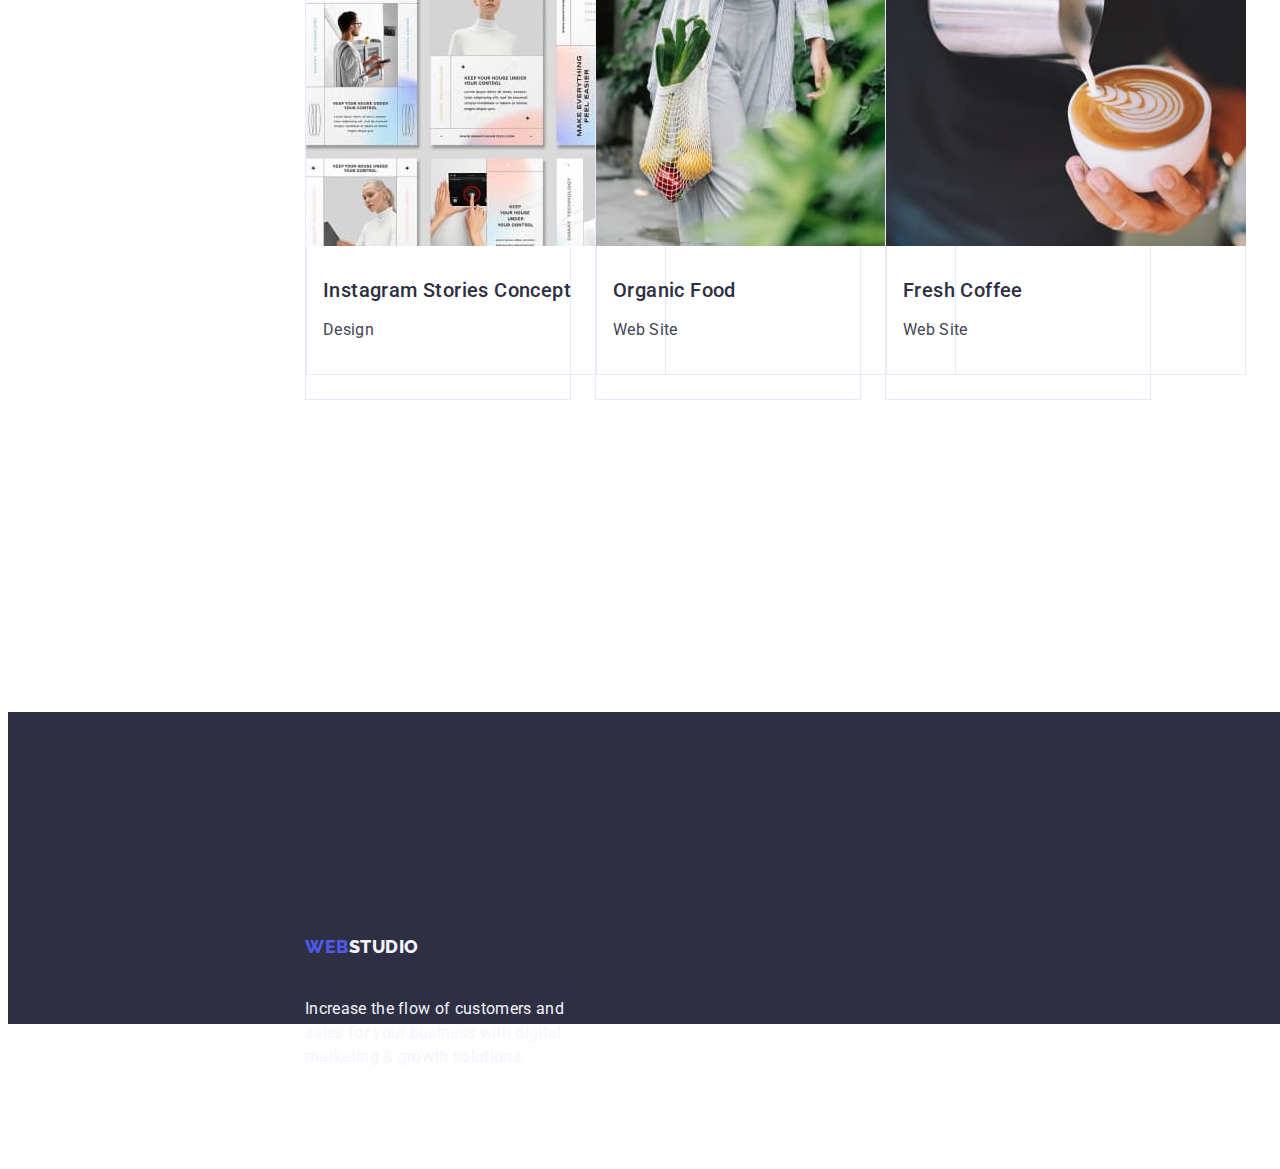
==== commit 7443cbce: "hm3 v7" ====
--- a/portfolio.html
+++ b/portfolio.html
@@ -6,7 +6,7 @@
     <meta charset="utf-8" />
     <meta name="webstudio" content="Effective Solutions
 for Your Business" />
-        <link rel="stylesheet" href="https://github.com/sindresorhus/modern-normalize.git/modern-normalize.css" />
+        <link rel="stylesheet" href=".css/modern-normalize.min.css" />
         <link rel="stylesheet" href="./css/styles.css" />
         <!--Font Raleway-->
        <link rel="preconnect" href="https://fonts.googleapis.com">
--- a/css/styles.css
+++ b/css/styles.css
@@ -56,7 +56,8 @@
 }
 
 .link {
-    text-decoration: none
+    text-decoration: none;
+    padding: 24px 0;
 }
 
 .list {
@@ -156,7 +157,7 @@
     text-decoration: none;
     color: var(--slate);
     padding-top: 24px;
-    padding-bottom: 24px;
+
 }
 
 .address-link:hover{
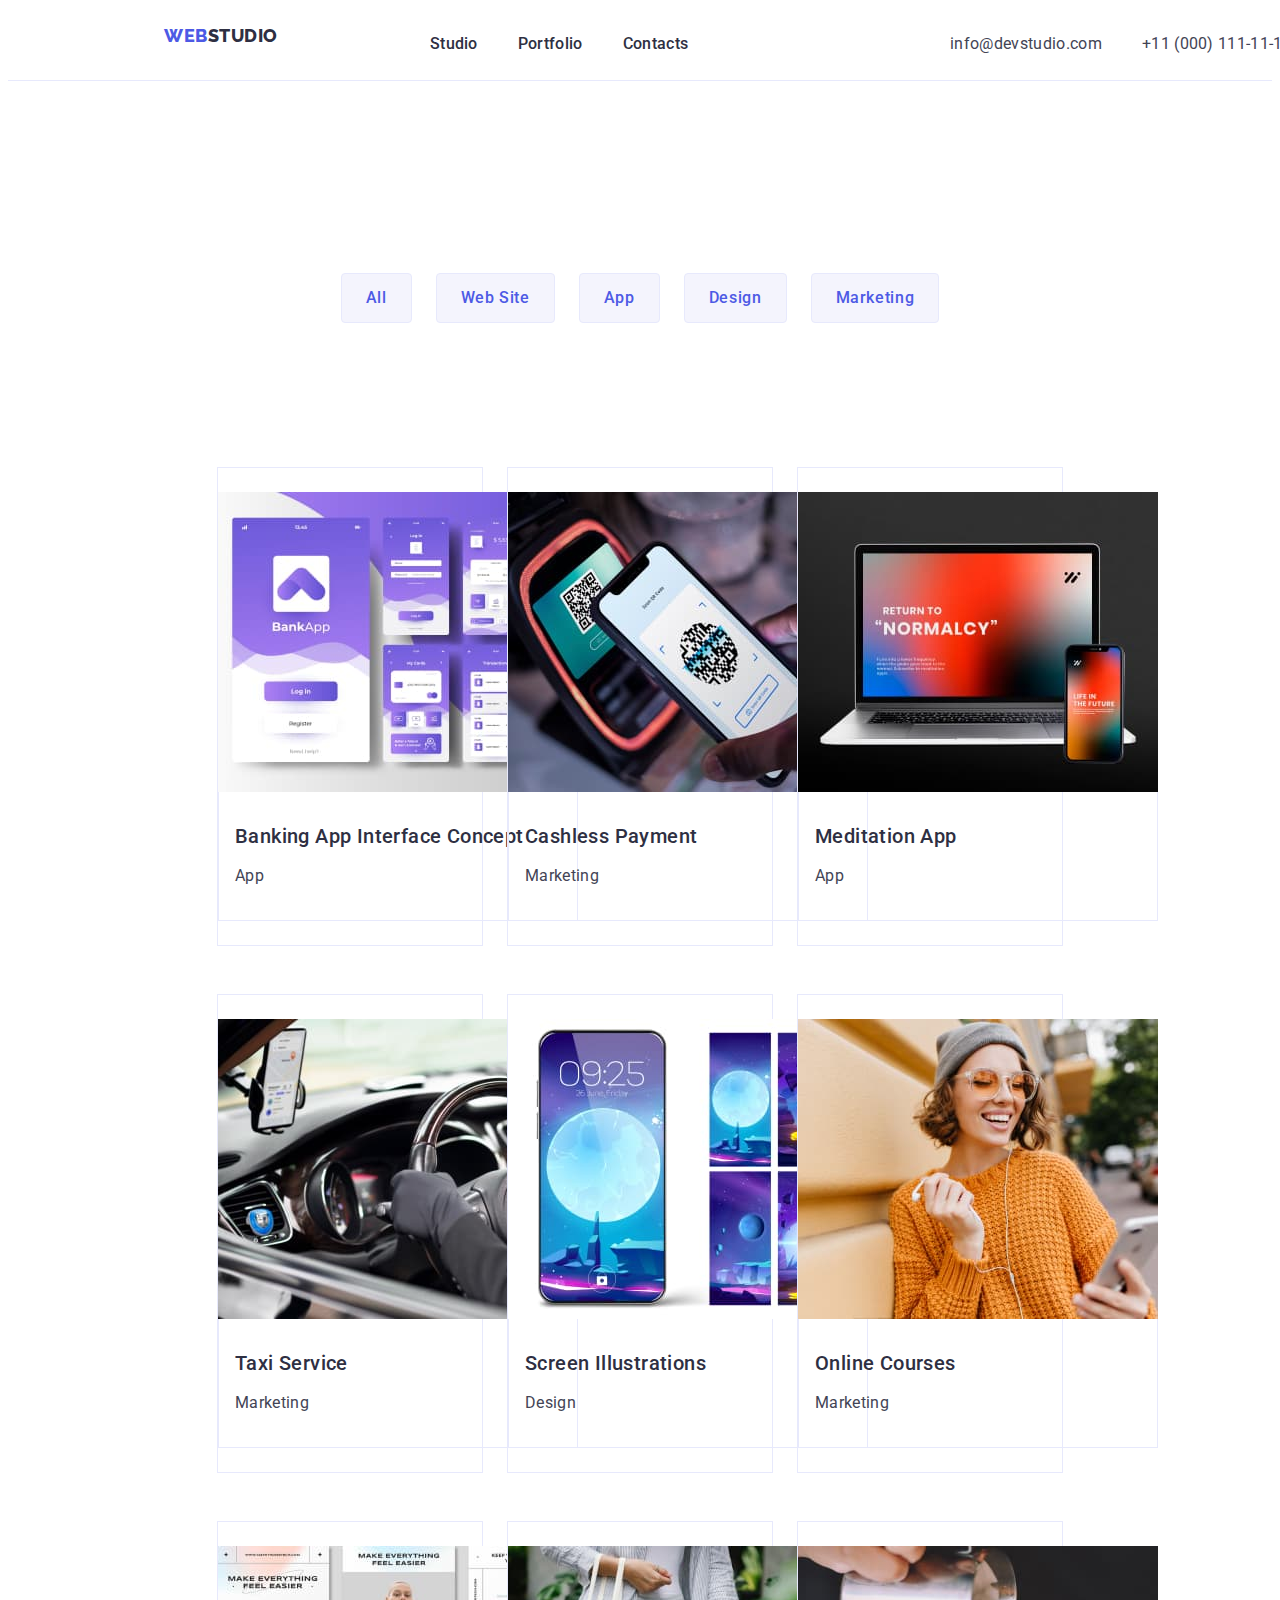
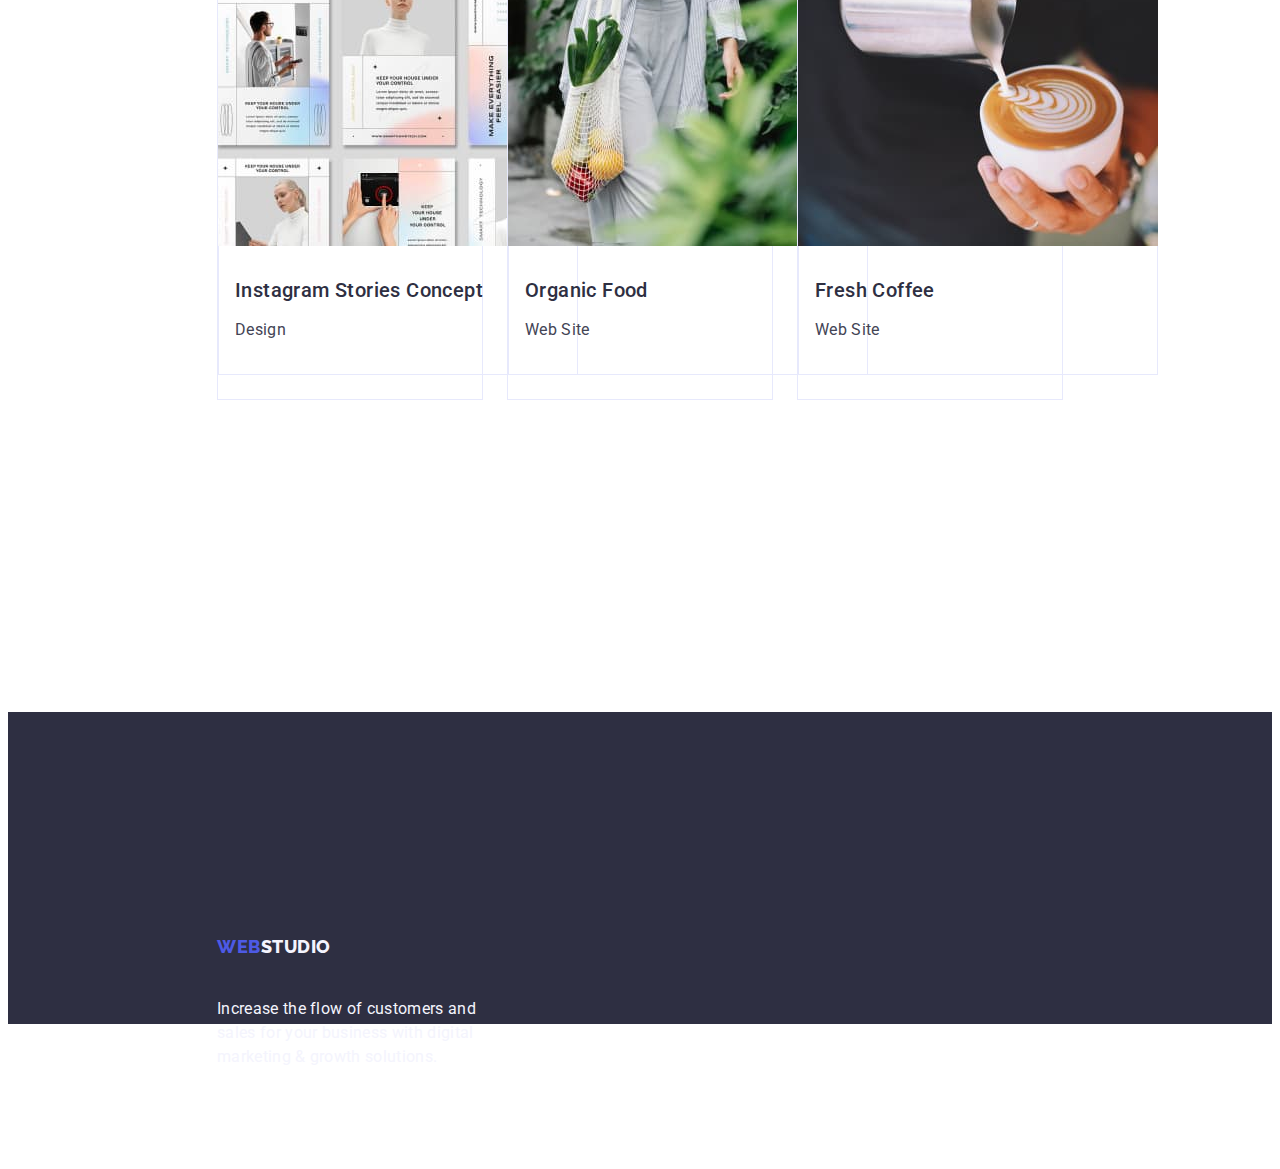
==== commit d05ca8f7: "hm3 v7" ====
--- a/portfolio.html
+++ b/portfolio.html
@@ -6,18 +6,13 @@
     <meta charset="utf-8" />
     <meta name="webstudio" content="Effective Solutions
 for Your Business" />
-        <link rel="stylesheet" href=".css/modern-normalize.min.css" />
+        <link rel="stylesheet" href="node_modules/modern-normalize/modern-normalize.css">
         <link rel="stylesheet" href="./css/styles.css" />
-        <!--Font Raleway-->
-       <link rel="preconnect" href="https://fonts.googleapis.com">
-       <link rel="preconnect" href="https://fonts.gstatic.com" crossorigin>
-       <link href="https://fonts.googleapis.com/css2?family=Montserrat:wght@400;700&family=Raleway:wght@800&display=swap"
-         rel="stylesheet">
-    <!--Font Roboto-->
+    <!--Fonts-->
        <link rel="preconnect" href="https://fonts.googleapis.com">
        <link rel="preconnect" href="https://fonts.gstatic.com" crossorigin>
        <link
-         href="https://fonts.googleapis.com/css2?family=Montserrat:wght@400;700&family=Raleway:wght@800&family=Roboto:wght@400;500;700;900&display=swap"
+         href="https://fonts.googleapis.com/css2?family=Raleway:wght@800&family=Roboto:wght@400;500;700;900&display=swap"
          rel="stylesheet">
 </head>
 
--- a/css/styles.css
+++ b/css/styles.css
@@ -36,8 +36,10 @@
     color: var(--slate);
     background-color: var(--white);
     letter-spacing: 0.02em;
+    /*
     width: 1440px;
     height: 2076px;
+    */
 }
 
 .container {
@@ -123,6 +125,7 @@
     font-size: 16px;
     line-height: 1.5;
     letter-spacing: 0.02em;
+    padding: 24px 0;
 }
 
 .header-link:hover{
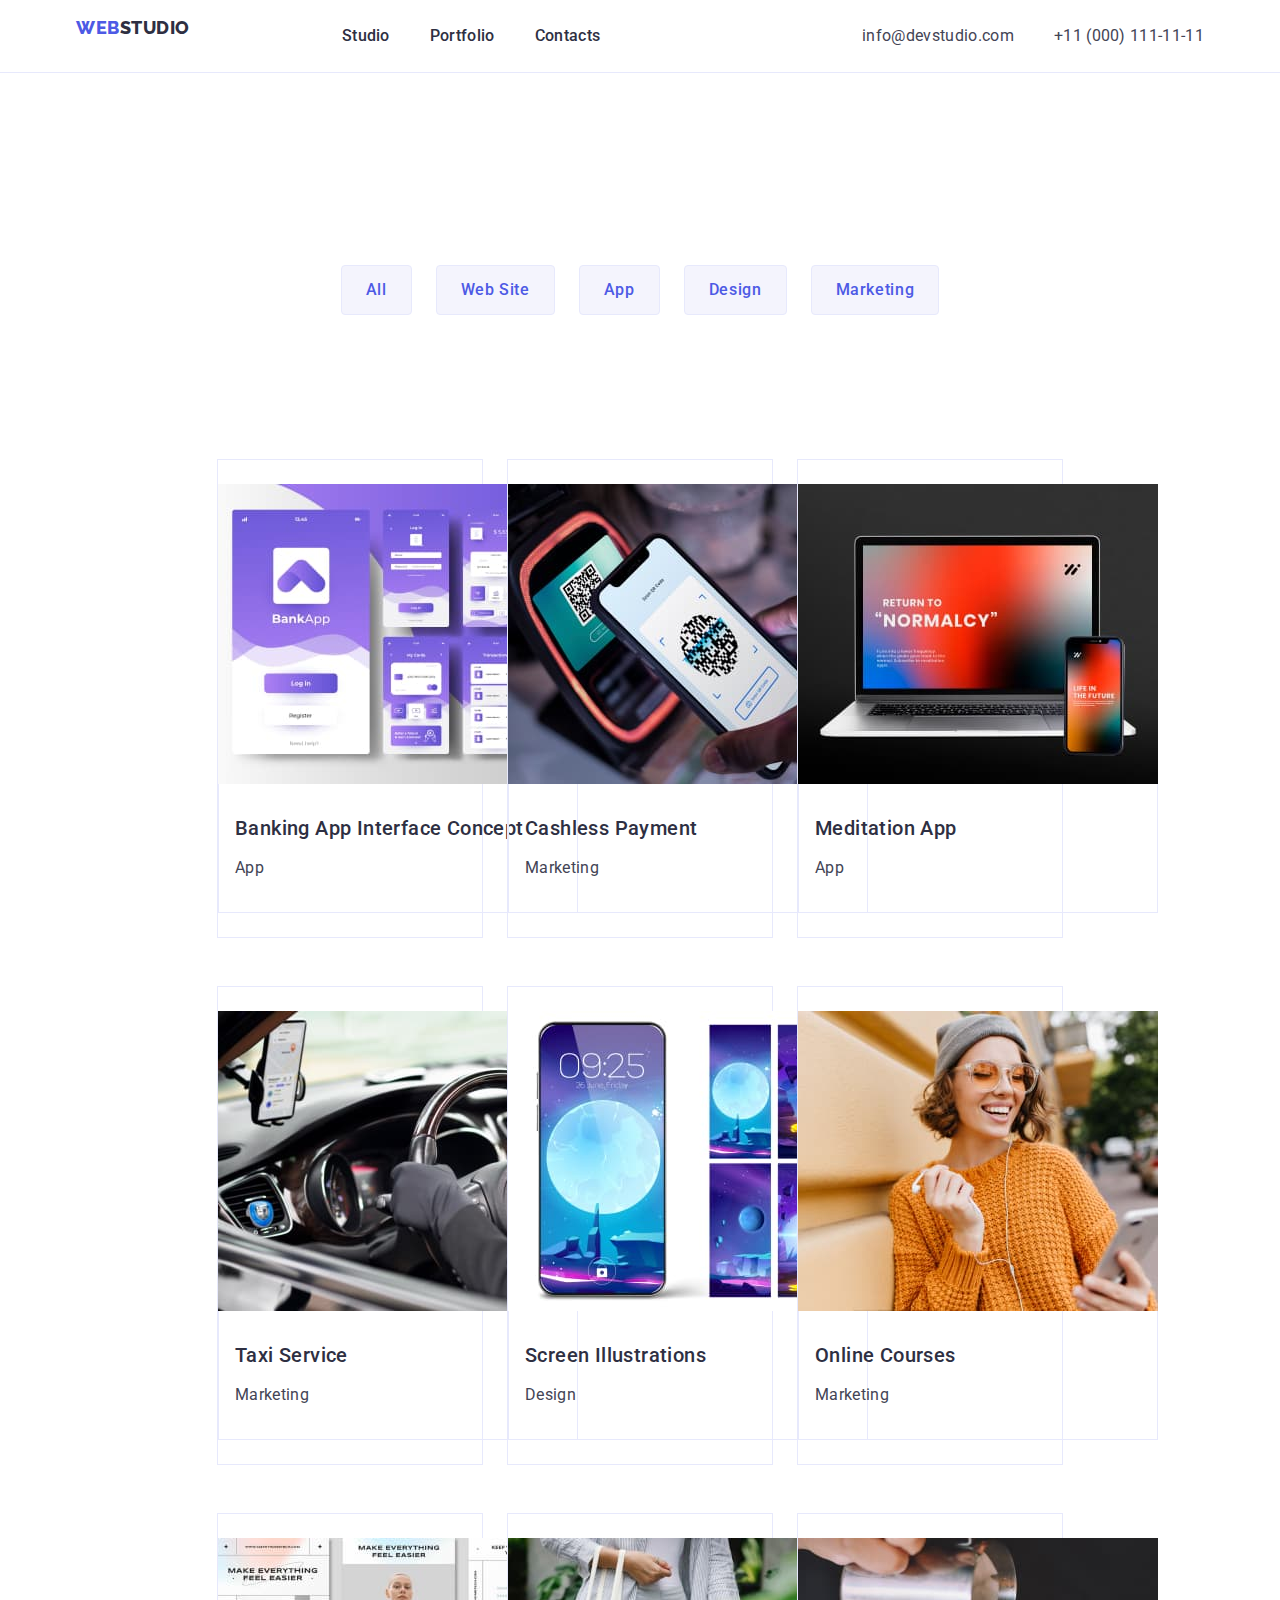
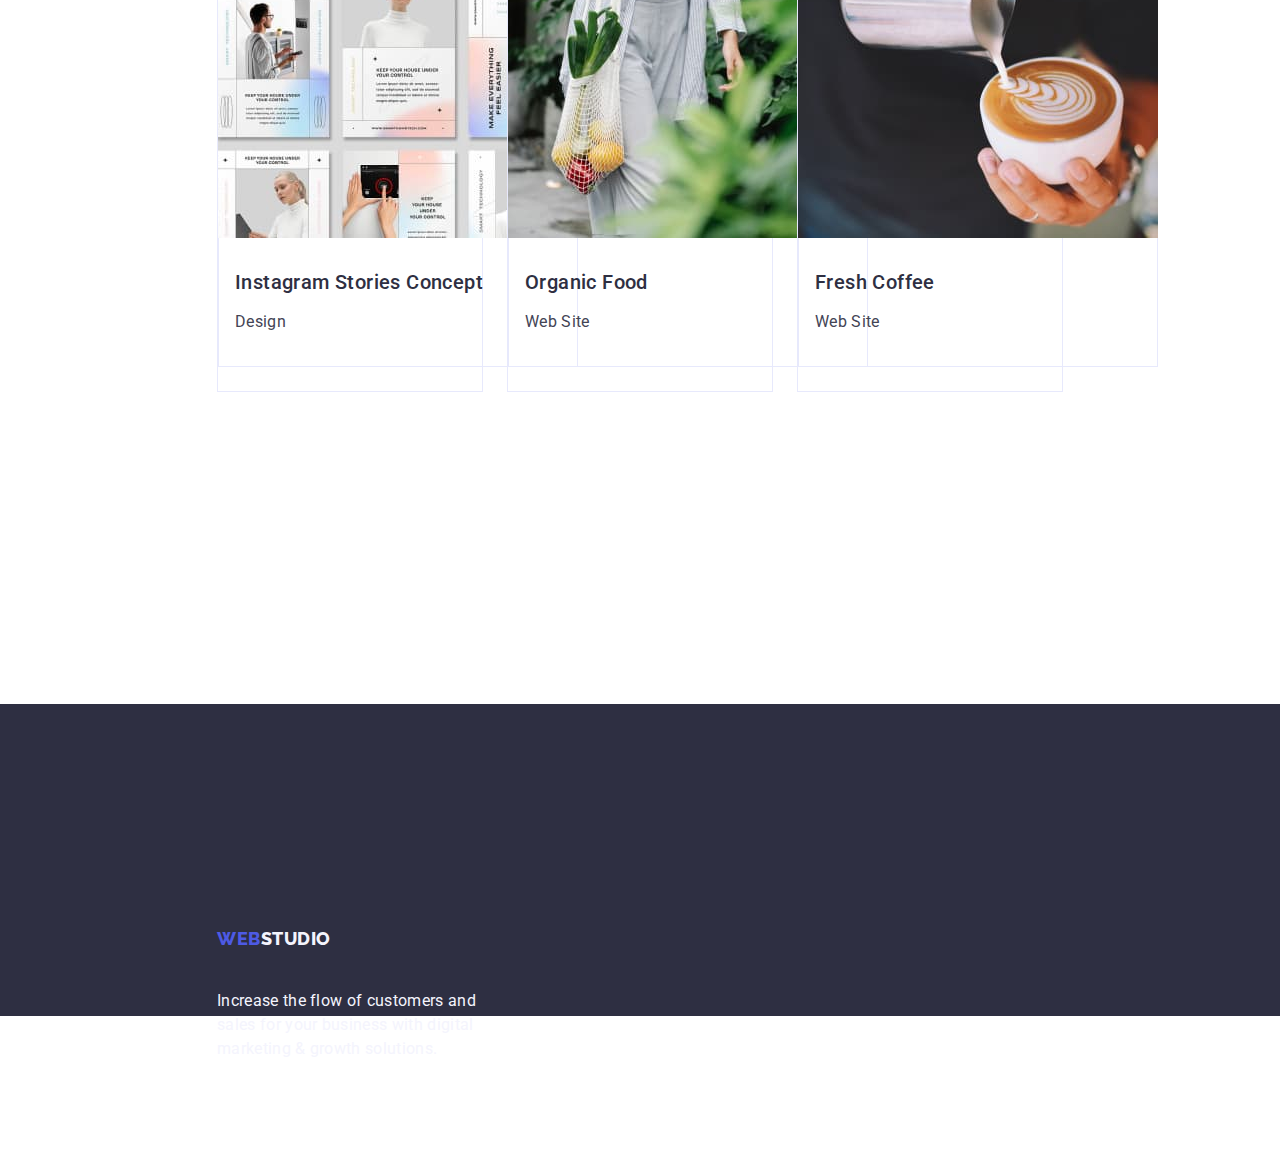
==== commit d915c78e: "hm v8" ====
--- a/portfolio.html
+++ b/portfolio.html
@@ -6,7 +6,7 @@
     <meta charset="utf-8" />
     <meta name="webstudio" content="Effective Solutions
 for Your Business" />
-        <link rel="stylesheet" href="node_modules/modern-normalize/modern-normalize.css">
+        <link rel="stylesheet" href="./css/modern-normalize.min.css" />
         <link rel="stylesheet" href="./css/styles.css" />
     <!--Fonts-->
        <link rel="preconnect" href="https://fonts.googleapis.com">
--- a/css/styles.css
+++ b/css/styles.css
@@ -78,10 +78,10 @@
     display: flex;
     align-items: center;
     justify-content: space-between;
-    width: 1440px;
     height: 72px;
-    
+    /*
     padding: 0 156px;
+    */
 }
 
 .header-nav {
